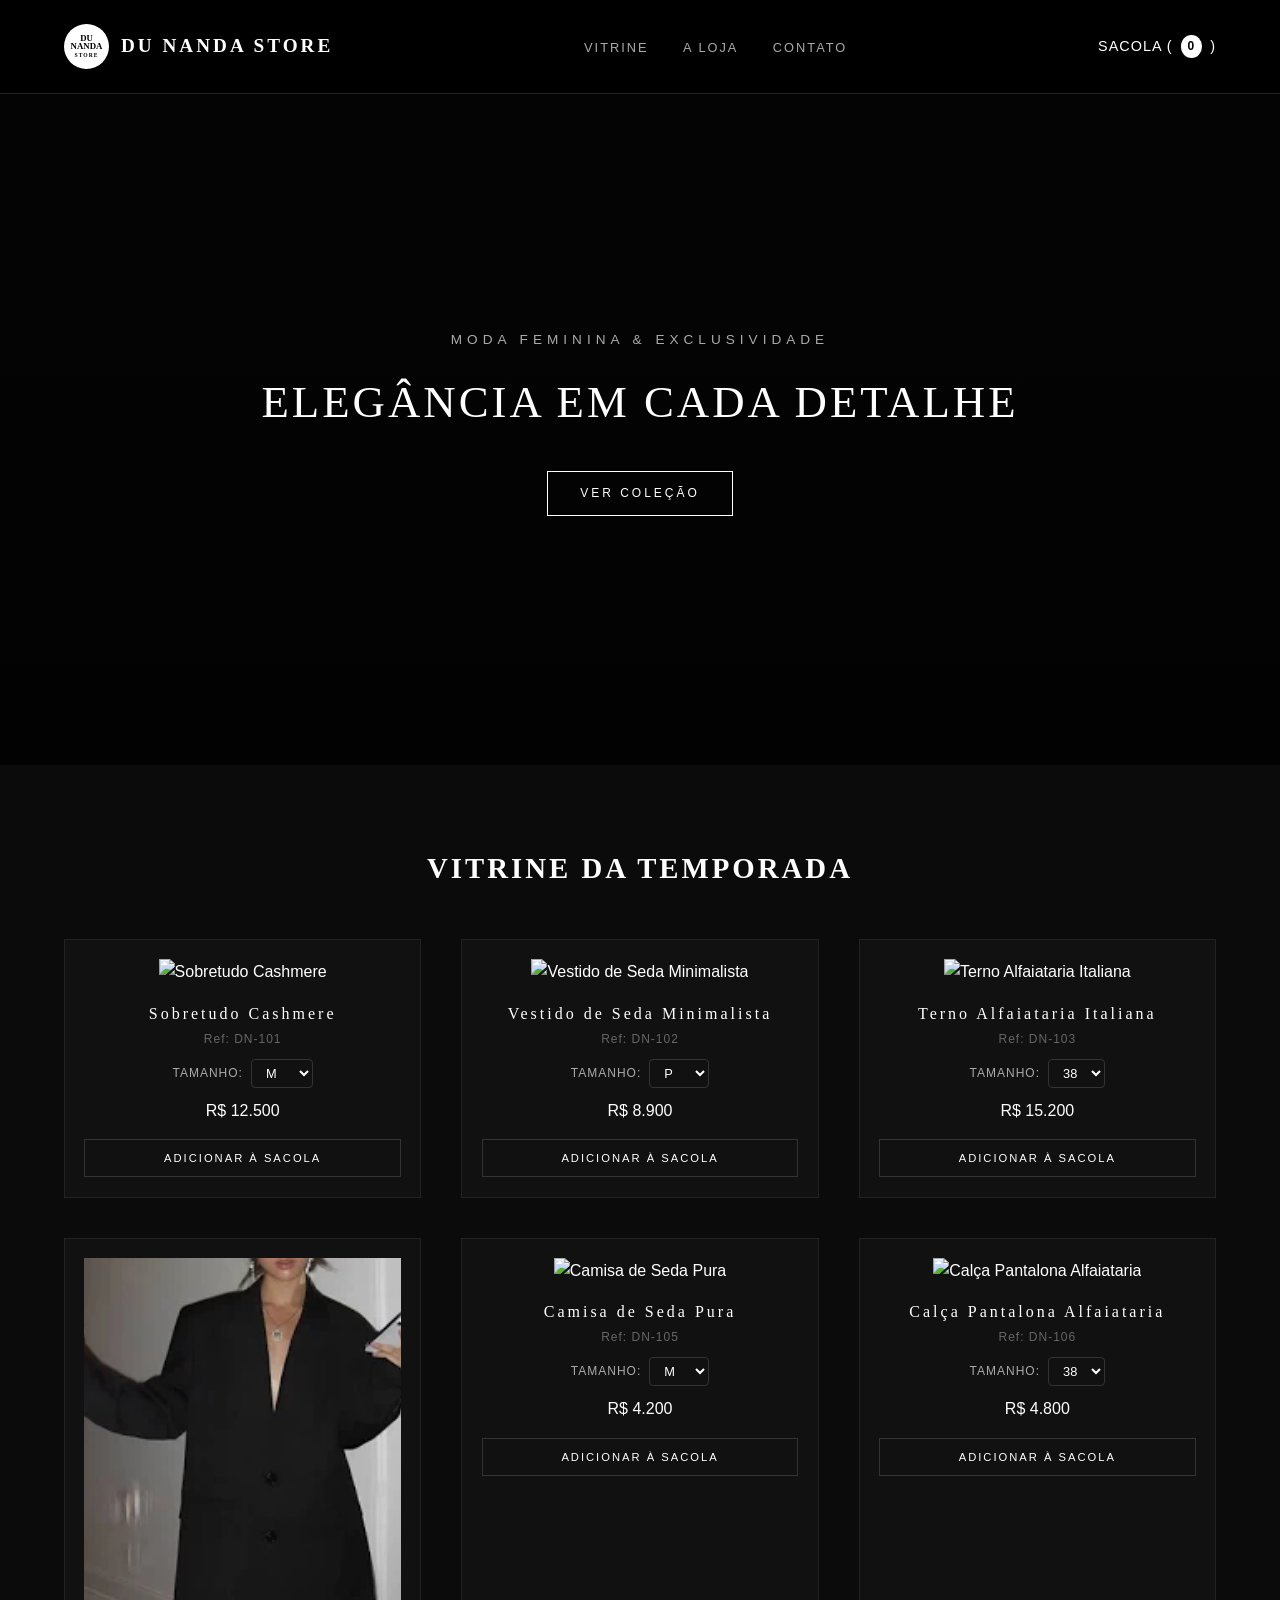
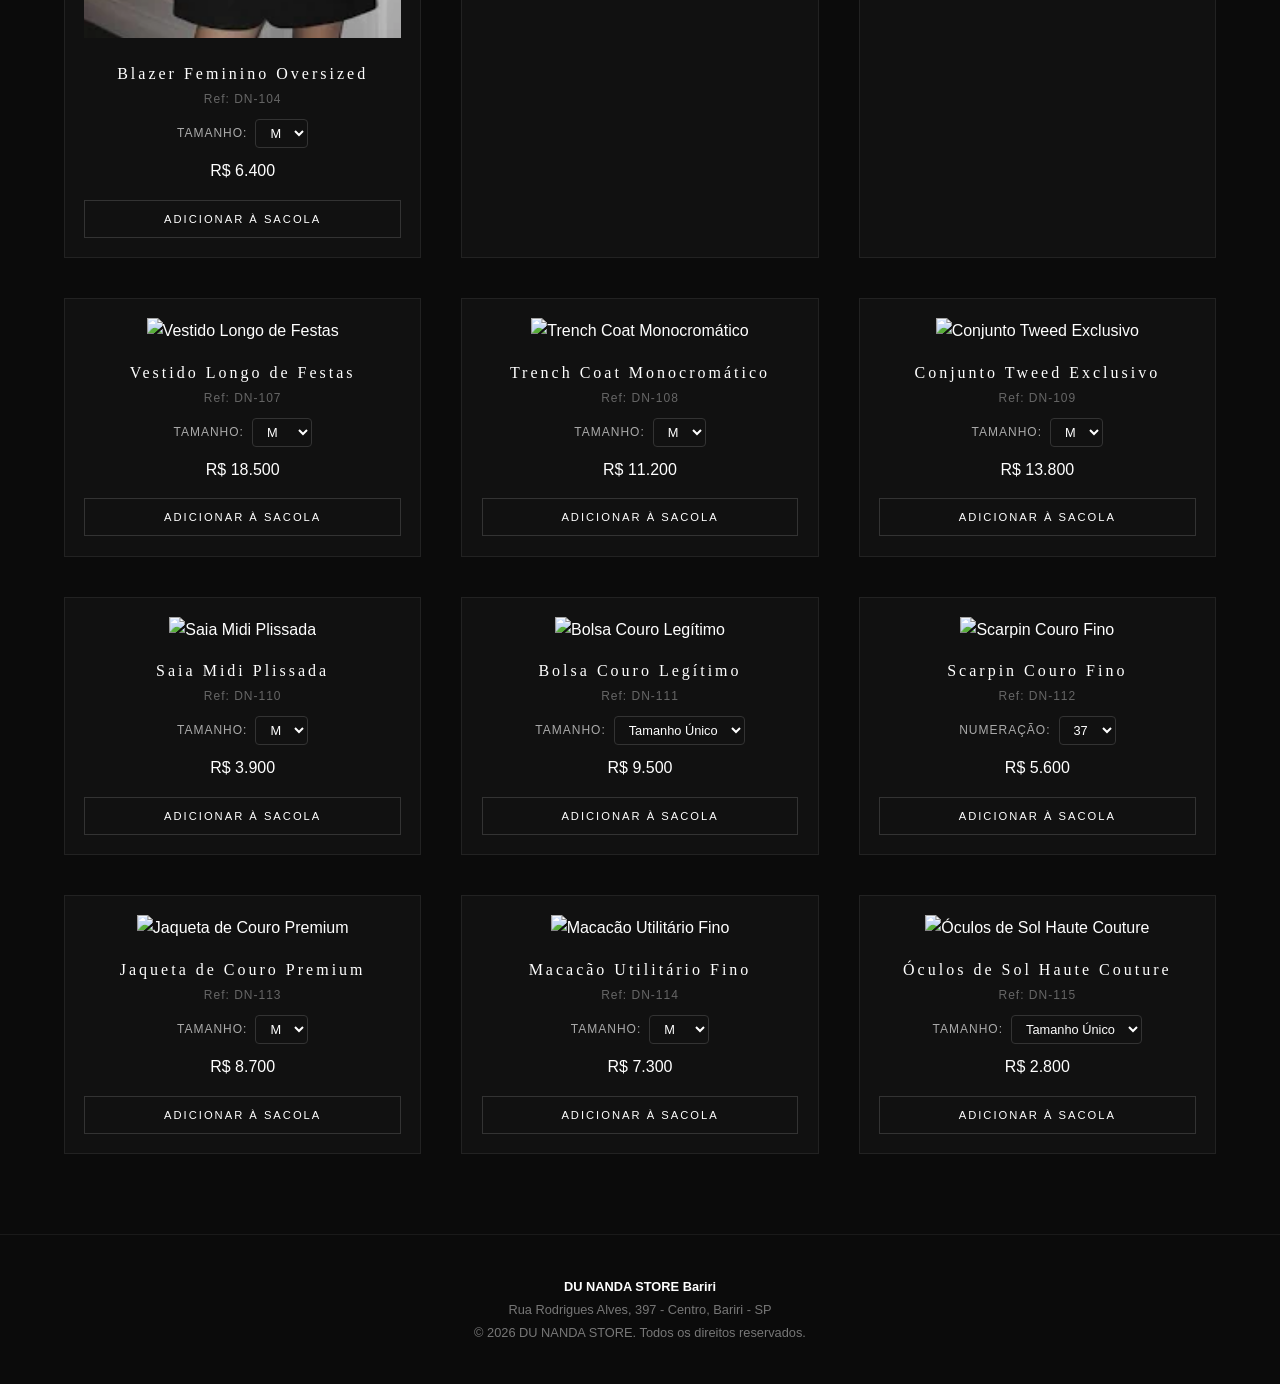
==== index.html @ ef1a0194 "first commit" ====
<!DOCTYPE html>
<html lang="pt-BR">

<head>
    <meta charset="UTF-8">
    <meta name="viewport" content="width=device-width, initial-scale=1.0">
    <title>DU NANDA STORE | Moda Feminina</title>

    <!-- Ícone da Guia (Favicon) -->
    <link rel="icon"
        href="data:image/svg+xml,<svg xmlns='http://www.w3.org/2000/svg' viewBox='0 0 100 100'><circle cx='50' cy='50' r='50' fill='white'/><text x='50%' y='45%' dominant-baseline='middle' text-anchor='middle' font-family='sans-serif' font-weight='bold' font-size='18' fill='black'>DU NANDA</text><text x='50%' y='65%' dominant-baseline='middle' text-anchor='middle' font-family='sans-serif' font-size='11' letter-spacing='2' fill='black'>STORE</text></svg>">

    <link rel="stylesheet" href="style.css">
</head>

<body>

    <!-- Cabeçalho -->
    <header>
        <a href="#" class="logo-container">
            <div class="logo-badge">
                <span class="top">DU NANDA</span>
                <span class="sub">STORE</span>
            </div>
            <span class="logo-text">DU NANDA STORE</span>
        </a>

        <nav>
            <a href="index.html">Vitrine</a>
            <a href="a-loja.html">A Loja</a>
            <a href="contato.html">Contato</a>
        </nav>

        <div class="cart-icon" id="cart-btn">
            Sacola (<span id="cart-count">0</span>)
        </div>
    </header>

    <!-- Banner Principal -->
    <section class="hero">
        <div class="hero-content">
            <p class="subtitle">Moda Feminina & Exclusividade</p>
            <h1>Elegância em Cada Detalhe</h1>
            <a href="#colecao" class="btn-primary">Ver Coleção</a>
        </div>
    </section>

    <!-- Catálogo de Produtos com Seleção de Tamanho -->
    <section id="colecao" class="catalog">
        <h2>Vitrine da Temporada</h2>
        <div class="product-grid">

            <div class="product-card">
                <img src="https://images.unsplash.com/photo-1539109136881-3be0616acf4b?q=80&w=800&auto=format&fit=crop"
                    alt="Sobretudo Cashmere">
                <h3>Sobretudo Cashmere</h3>
                <p class="product-id">Ref: DN-101</p>
                <div class="size-selector-container">
                    <label>Tamanho:</label>
                    <select class="size-select">
                        <option value="PP">PP</option>
                        <option value="P">P</option>
                        <option value="M" selected>M</option>
                        <option value="G">G</option>
                        <option value="GG">GG</option>
                    </select>
                </div>
                <p class="price">R$ 12.500</p>
                <button class="add-to-cart-btn"
                    onclick="adicionarAoCarrinhoComTamanho(this, 'DN-101', 'Sobretudo Cashmere', 12500, 'https://images.unsplash.com/photo-1539109136881-3be0616acf4b?q=80&w=800&auto=format&fit=crop')">Adicionar
                    à Sacola</button>
            </div>

            <div class="product-card">
                <img src="https://images.unsplash.com/photo-1515886657613-9f3515b0c78f?q=80&w=800&auto=format&fit=crop"
                    alt="Vestido de Seda Minimalista">
                <h3>Vestido de Seda Minimalista</h3>
                <p class="product-id">Ref: DN-102</p>
                <div class="size-selector-container">
                    <label>Tamanho:</label>
                    <select class="size-select">
                        <option value="PP">PP</option>
                        <option value="P" selected>P</option>
                        <option value="M">M</option>
                        <option value="G">G</option>
                    </select>
                </div>
                <p class="price">R$ 8.900</p>
                <button class="add-to-cart-btn"
                    onclick="adicionarAoCarrinhoComTamanho(this, 'DN-102', 'Vestido de Seda Minimalista', 8900, 'https://images.unsplash.com/photo-1515886657613-9f3515b0c78f?q=80&w=800&auto=format&fit=crop')">Adicionar
                    à Sacola</button>
            </div>

            <div class="product-card">
                <img src="https://images.unsplash.com/photo-1591047139829-d91aecb6caea?q=80&w=800&auto=format&fit=crop"
                    alt="Terno Alfaiataria Italiana">
                <h3>Terno Alfaiataria Italiana</h3>
                <p class="product-id">Ref: DN-103</p>
                <div class="size-selector-container">
                    <label>Tamanho:</label>
                    <select class="size-select">
                        <option value="36">36</option>
                        <option value="38" selected>38</option>
                        <option value="40">40</option>
                        <option value="42">42</option>
                    </select>
                </div>
                <p class="price">R$ 15.200</p>
                <button class="add-to-cart-btn"
                    onclick="adicionarAoCarrinhoComTamanho(this, 'DN-103', 'Terno Alfaiataria Italiana', 15200, 'https://images.unsplash.com/photo-1591047139829-d91aecb6caea?q=80&w=800&auto=format&fit=crop')">Adicionar
                    à Sacola</button>
            </div>

            <div class="product-card">
                <img src="[data-uri]"
                    alt="Blazer Feminino Oversized">
                <h3>Blazer Feminino Oversized</h3>
                <p class="product-id">Ref: DN-104</p>
                <div class="size-selector-container">
                    <label>Tamanho:</label>
                    <select class="size-select">
                        <option value="P">P</option>
                        <option value="M" selected>M</option>
                        <option value="G">G</option>
                    </select>
                </div>
                <p class="price">R$ 6.400</p>
                <button class="add-to-cart-btn"
                    onclick="adicionarAoCarrinhoComTamanho(this, 'DN-104', 'Blazer Feminino Oversized', 6400, 'https://images.unsplash.com/photo-1548624149-f1af3482b703?q=80&w=800&auto=format&fit=crop')">Adicionar
                    à Sacola</button>
            </div>

            <div class="product-card">
                <img src="https://images.unsplash.com/photo-1602810318383-e386cc2a3ccf?q=80&w=800&auto=format&fit=crop"
                    alt="Camisa de Seda Pura">
                <h3>Camisa de Seda Pura</h3>
                <p class="product-id">Ref: DN-105</p>
                <div class="size-selector-container">
                    <label>Tamanho:</label>
                    <select class="size-select">
                        <option value="PP">PP</option>
                        <option value="P">P</option>
                        <option value="M" selected>M</option>
                        <option value="G">G</option>
                    </select>
                </div>
                <p class="price">R$ 4.200</p>
                <button class="add-to-cart-btn"
                    onclick="adicionarAoCarrinhoComTamanho(this, 'DN-105', 'Camisa de Seda Pura', 4200, 'https://images.unsplash.com/photo-1602810318383-e386cc2a3ccf?q=80&w=800&auto=format&fit=crop')">Adicionar
                    à Sacola</button>
            </div>

            <div class="product-card">
                <img src="https://images.unsplash.com/photo-1509631179647-0177331693ae?q=80&w=800&auto=format&fit=crop"
                    alt="Calça Pantalona Alfaiataria">
                <h3>Calça Pantalona Alfaiataria</h3>
                <p class="product-id">Ref: DN-106</p>
                <div class="size-selector-container">
                    <label>Tamanho:</label>
                    <select class="size-select">
                        <option value="36">36</option>
                        <option value="38" selected>38</option>
                        <option value="40">40</option>
                        <option value="42">42</option>
                    </select>
                </div>
                <p class="price">R$ 4.800</p>
                <button class="add-to-cart-btn"
                    onclick="adicionarAoCarrinhoComTamanho(this, 'DN-106', 'Calça Pantalona Alfaiataria', 4800, 'https://images.unsplash.com/photo-1509631179647-0177331693ae?q=80&w=800&auto=format&fit=crop')">Adicionar
                    à Sacola</button>
            </div>

            <div class="product-card">
                <img src="https://images.unsplash.com/photo-1566174053879-31528523f8ae?q=80&w=800&auto=format&fit=crop"
                    alt="Vestido Longo de Festas">
                <h3>Vestido Longo de Festas</h3>
                <p class="product-id">Ref: DN-107</p>
                <div class="size-selector-container">
                    <label>Tamanho:</label>
                    <select class="size-select">
                        <option value="PP">PP</option>
                        <option value="P">P</option>
                        <option value="M" selected>M</option>
                        <option value="G">G</option>
                    </select>
                </div>
                <p class="price">R$ 18.500</p>
                <button class="add-to-cart-btn"
                    onclick="adicionarAoCarrinhoComTamanho(this, 'DN-107', 'Vestido Longo de Festas', 18500, 'https://images.unsplash.com/photo-1566174053879-31528523f8ae?q=80&w=800&auto=format&fit=crop')">Adicionar
                    à Sacola</button>
            </div>

            <div class="product-card">
                <img src="https://images.unsplash.com/photo-1544441893-675973e31985?q=80&w=800&auto=format&fit=crop"
                    alt="Trench Coat Monocromático">
                <h3>Trench Coat Monocromático</h3>
                <p class="product-id">Ref: DN-108</p>
                <div class="size-selector-container">
                    <label>Tamanho:</label>
                    <select class="size-select">
                        <option value="P">P</option>
                        <option value="M" selected>M</option>
                        <option value="G">G</option>
                    </select>
                </div>
                <p class="price">R$ 11.200</p>
                <button class="add-to-cart-btn"
                    onclick="adicionarAoCarrinhoComTamanho(this, 'DN-108', 'Trench Coat Monocromático', 11200, 'https://images.unsplash.com/photo-1544441893-675973e31985?q=80&w=800&auto=format&fit=crop')">Adicionar
                    à Sacola</button>
            </div>

            <div class="product-card">
                <img src="https://images.unsplash.com/photo-1534528741775-53994a69daeb?q=80&w=800&auto=format&fit=crop"
                    alt="Conjunto Tweed Exclusivo">
                <h3>Conjunto Tweed Exclusivo</h3>
                <p class="product-id">Ref: DN-109</p>
                <div class="size-selector-container">
                    <label>Tamanho:</label>
                    <select class="size-select">
                        <option value="P">P</option>
                        <option value="M" selected>M</option>
                        <option value="G">G</option>
                    </select>
                </div>
                <p class="price">R$ 13.800</p>
                <button class="add-to-cart-btn"
                    onclick="adicionarAoCarrinhoComTamanho(this, 'DN-109', 'Conjunto Tweed Exclusivo', 13800, 'https://images.unsplash.com/photo-1534528741775-53994a69daeb?q=80&w=800&auto=format&fit=crop')">Adicionar
                    à Sacola</button>
            </div>

            <div class="product-card">
                <img src="https://images.unsplash.com/photo-1583496661160-fb5886a0aaaa?q=80&w=800&auto=format&fit=crop"
                    alt="Saia Midi Plissada">
                <h3>Saia Midi Plissada</h3>
                <p class="product-id">Ref: DN-110</p>
                <div class="size-selector-container">
                    <label>Tamanho:</label>
                    <select class="size-select">
                        <option value="P">P</option>
                        <option value="M" selected>M</option>
                        <option value="G">G</option>
                    </select>
                </div>
                <p class="price">R$ 3.900</p>
                <button class="add-to-cart-btn"
                    onclick="adicionarAoCarrinhoComTamanho(this, 'DN-110', 'Saia Midi Plissada', 3900, 'https://images.unsplash.com/photo-1583496661160-fb5886a0aaaa?q=80&w=800&auto=format&fit=crop')">Adicionar
                    à Sacola</button>
            </div>

            <div class="product-card">
                <img src="https://images.unsplash.com/photo-1584917865442-de89df76afd3?q=80&w=800&auto=format&fit=crop"
                    alt="Bolsa Couro Legítimo">
                <h3>Bolsa Couro Legítimo</h3>
                <p class="product-id">Ref: DN-111</p>
                <div class="size-selector-container">
                    <label>Tamanho:</label>
                    <select class="size-select">
                        <option value="Único" selected>Tamanho Único</option>
                    </select>
                </div>
                <p class="price">R$ 9.500</p>
                <button class="add-to-cart-btn"
                    onclick="adicionarAoCarrinhoComTamanho(this, 'DN-111', 'Bolsa Couro Legítimo', 9500, 'https://images.unsplash.com/photo-1584917865442-de89df76afd3?q=80&w=800&auto=format&fit=crop')">Adicionar
                    à Sacola</button>
            </div>

            <div class="product-card">
                <img src="https://images.unsplash.com/photo-1543163521-1bf539c55dd2?q=80&w=800&auto=format&fit=crop"
                    alt="Scarpin Couro Fino">
                <h3>Scarpin Couro Fino</h3>
                <p class="product-id">Ref: DN-112</p>
                <div class="size-selector-container">
                    <label>Numeração:</label>
                    <select class="size-select">
                        <option value="34">34</option>
                        <option value="35">35</option>
                        <option value="36">36</option>
                        <option value="37" selected>37</option>
                        <option value="38">38</option>
                        <option value="39">39</option>
                        <option value="40">40</option>
                    </select>
                </div>
                <p class="price">R$ 5.600</p>
                <button class="add-to-cart-btn"
                    onclick="adicionarAoCarrinhoComTamanho(this, 'DN-112', 'Scarpin Couro Fino', 5600, 'https://images.unsplash.com/photo-1543163521-1bf539c55dd2?q=80&w=800&auto=format&fit=crop')">Adicionar
                    à Sacola</button>
            </div>

            <div class="product-card">
                <img src="https://images.unsplash.com/photo-1551028719-00167b16eac5?q=80&w=800&auto=format&fit=crop"
                    alt="Jaqueta de Couro Premium">
                <h3>Jaqueta de Couro Premium</h3>
                <p class="product-id">Ref: DN-113</p>
                <div class="size-selector-container">
                    <label>Tamanho:</label>
                    <select class="size-select">
                        <option value="P">P</option>
                        <option value="M" selected>M</option>
                        <option value="G">G</option>
                    </select>
                </div>
                <p class="price">R$ 8.700</p>
                <button class="add-to-cart-btn"
                    onclick="adicionarAoCarrinhoComTamanho(this, 'DN-113', 'Jaqueta de Couro Premium', 8700, 'https://images.unsplash.com/photo-1551028719-00167b16eac5?q=80&w=800&auto=format&fit=crop')">Adicionar
                    à Sacola</button>
            </div>

            <div class="product-card">
                <img src="https://images.unsplash.com/photo-1515372039744-b8f02a3ae446?q=80&w=800&auto=format&fit=crop"
                    alt="Macacão Utilitário Fino">
                <h3>Macacão Utilitário Fino</h3>
                <p class="product-id">Ref: DN-114</p>
                <div class="size-selector-container">
                    <label>Tamanho:</label>
                    <select class="size-select">
                        <option value="PP">PP</option>
                        <option value="P">P</option>
                        <option value="M" selected>M</option>
                        <option value="G">G</option>
                    </select>
                </div>
                <p class="price">R$ 7.300</p>
                <button class="add-to-cart-btn"
                    onclick="adicionarAoCarrinhoComTamanho(this, 'DN-114', 'Macacão Utilitário Fino', 7300, 'https://images.unsplash.com/photo-1515372039744-b8f02a3ae446?q=80&w=800&auto=format&fit=crop')">Adicionar
                    à Sacola</button>
            </div>

            <div class="product-card">
                <img src="https://images.unsplash.com/photo-1511499767150-a48a237f0083?q=80&w=800&auto=format&fit=crop"
                    alt="Óculos de Sol Haute Couture">
                <h3>Óculos de Sol Haute Couture</h3>
                <p class="product-id">Ref: DN-115</p>
                <div class="size-selector-container">
                    <label>Tamanho:</label>
                    <select class="size-select">
                        <option value="Único" selected>Tamanho Único</option>
                    </select>
                </div>
                <p class="price">R$ 2.800</p>
                <button class="add-to-cart-btn"
                    onclick="adicionarAoCarrinhoComTamanho(this, 'DN-115', 'Óculos de Sol Haute Couture', 2800, 'https://images.unsplash.com/photo-1511499767150-a48a237f0083?q=80&w=800&auto=format&fit=crop')">Adicionar
                    à Sacola</button>
            </div>

        </div>
    </section>

    <!-- Modal do Carrinho -->
    <div id="cart-modal" class="modal-overlay">
        <div class="modal-content">
            <div class="modal-header">
                <h2>Sua Sacola Exclusiva</h2>
                <button id="close-cart-btn" class="close-btn">&times;</button>
            </div>

            <div id="cart-items" class="cart-items-list">
                <!-- Os itens serão inseridos via JavaScript -->
            </div>

            <div class="modal-footer">
                <div class="cart-total">
                    <span>Total</span>
                    <span id="cart-total-price">R$ 0</span>
                </div>
                <button class="checkout-btn">Finalizar Pedido VIP</button>
            </div>
        </div>
    </div>

    <!-- Rodapé -->
    <footer id="contato">
        <p><strong>DU NANDA STORE Bariri</strong></p>
        <p>Rua Rodrigues Alves, 397 - Centro, Bariri - SP</p>
        <p>&copy; 2026 DU NANDA STORE. Todos os direitos reservados.</p>
    </footer>

    <script src="script.js"></script>
</body>

</html>
---- style.css ----
/* Reset e Fontes */
* {
    margin: 0;
    padding: 0;
    box-sizing: border-box;
}

body {
    font-family: 'Montserrat', sans-serif;
    background-color: #0b0b0b;
    color: #ffffff;
    line-height: 1.6;
}

h1,
h2,
h3,
.logo-text {
    font-family: 'Cinzel', serif;
    letter-spacing: 3px;
}

/* Header & Logo */
header {
    display: flex;
    justify-content: space-between;
    align-items: center;
    padding: 1.5rem 5%;
    background-color: #000000;
    position: fixed;
    width: 100%;
    top: 0;
    z-index: 100;
    border-bottom: 1px solid #222;
}

.logo-container {
    display: flex;
    align-items: center;
    gap: 12px;
    text-decoration: none;
}

.logo-badge {
    background-color: #ffffff;
    color: #000000;
    width: 45px;
    height: 45px;
    border-radius: 50%;
    display: flex;
    flex-direction: column;
    align-items: center;
    justify-content: center;
    font-family: 'Cinzel', serif;
    font-weight: 700;
    line-height: 0.9;
    text-align: center;
}

.logo-badge .top {
    font-size: 0.55rem;
    font-weight: 800;
}

.logo-badge .sub {
    font-size: 0.35rem;
    letter-spacing: 1px;
    margin-top: 2px;
}

.logo-text {
    color: #ffffff;
    font-size: 1.2rem;
    font-weight: 600;
}

nav a {
    color: #aaa;
    text-decoration: none;
    margin: 0 15px;
    font-size: 0.8rem;
    text-transform: uppercase;
    letter-spacing: 2px;
    transition: color 0.3s;
}

nav a:hover {
    color: #ffffff;
}

.cart-icon {
    cursor: pointer;
    font-size: 0.9rem;
    display: flex;
    align-items: center;
    gap: 8px;
    text-transform: uppercase;
    letter-spacing: 1px;
}

#cart-count {
    background-color: #ffffff;
    color: #000000;
    padding: 2px 7px;
    border-radius: 50%;
    font-size: 0.75rem;
    font-weight: bold;
}

/* Hero Section */
.hero {
    height: 85vh;
    background: linear-gradient(rgba(0, 0, 0, 0.6), rgba(0, 0, 0, 0.8)),
        url('https://images.unsplash.com/photo-1490481651871-ab68de25d43d?q=80&w=1600&auto=format&fit=crop') center/cover;
    display: flex;
    align-items: center;
    justify-content: center;
    text-align: center;
    padding-top: 80px;
}

.hero-content h1 {
    font-size: 2.8rem;
    margin: 1rem 0 2rem;
    font-weight: 400;
    text-transform: uppercase;
}

.subtitle {
    text-transform: uppercase;
    letter-spacing: 5px;
    color: #aaa;
    font-size: 0.85rem;
}

.btn-primary {
    display: inline-block;
    padding: 12px 32px;
    border: 1px solid #ffffff;
    color: #ffffff;
    text-decoration: none;
    text-transform: uppercase;
    font-size: 0.75rem;
    letter-spacing: 3px;
    transition: all 0.3s ease;
}

.btn-primary:hover {
    background-color: #ffffff;
    color: #000000;
}

/* Catálogo */
.catalog {
    padding: 5rem 5%;
    text-align: center;
}

.catalog h2 {
    font-size: 1.8rem;
    margin-bottom: 3rem;
    text-transform: uppercase;
}

.product-grid {
    display: grid;
    grid-template-columns: repeat(auto-fit, minmax(280px, 1fr));
    gap: 2.5rem;
}

.product-card {
    background-color: #111111;
    border: 1px solid #222;
    padding: 1.2rem;
    transition: border-color 0.3s ease;
}

.product-card:hover {
    border-color: #ffffff;
}

.product-card img {
    width: 100%;
    height: 380px;
    object-fit: cover;
    margin-bottom: 1rem;
}

.product-card h3 {
    font-size: 1rem;
    margin-bottom: 0.2rem;
    font-weight: 400;
}

.product-id {
    font-size: 0.75rem;
    color: #666;
    letter-spacing: 1px;
    margin-bottom: 0.5rem;
}

.price {
    color: #ffffff;
    font-size: 1rem;
    font-weight: 500;
    margin-bottom: 1rem;
}

.add-to-cart-btn {
    width: 100%;
    padding: 12px;
    background: transparent;
    border: 1px solid #333;
    color: #ffffff;
    cursor: pointer;
    text-transform: uppercase;
    font-size: 0.7rem;
    letter-spacing: 2px;
    transition: 0.3s;
}

.add-to-cart-btn:hover {
    background-color: #ffffff;
    color: #000000;
}

/* Modal do Carrinho */
.modal-overlay {
    position: fixed;
    top: 0;
    left: 0;
    width: 100%;
    height: 100%;
    background-color: rgba(0, 0, 0, 0.85);
    backdrop-filter: blur(4px);
    display: flex;
    justify-content: flex-end;
    z-index: 1000;
    opacity: 0;
    pointer-events: none;
    transition: opacity 0.3s ease;
}

.modal-overlay.active {
    opacity: 1;
    pointer-events: all;
}

.modal-content {
    background-color: #0a0a0a;
    width: 100%;
    max-width: 400px;
    height: 100%;
    padding: 2.5rem 2rem;
    display: flex;
    flex-direction: column;
    border-left: 1px solid #222;
    transform: translateX(100%);
    transition: transform 0.3s ease;
}

.modal-overlay.active .modal-content {
    transform: translateX(0);
}

.modal-header {
    display: flex;
    justify-content: space-between;
    align-items: center;
    border-bottom: 1px solid #222;
    padding-bottom: 1.5rem;
}

.modal-header h2 {
    font-size: 1.1rem;
    text-transform: uppercase;
}

.close-btn {
    background: none;
    border: none;
    color: #888;
    font-size: 1.8rem;
    cursor: pointer;
}

.close-btn:hover {
    color: #fff;
}

.cart-items-list {
    flex: 1;
    overflow-y: auto;
    margin: 1.5rem 0;
}

.cart-item {
    display: flex;
    justify-content: space-between;
    align-items: center;
    padding: 1rem 0;
    border-bottom: 1px solid #1a1a1a;
}

.cart-item-info h4 {
    font-size: 0.9rem;
    font-weight: 400;
}

.cart-item-info .item-ref {
    font-size: 0.75rem;
    color: #666;
}

.cart-item-info p {
    font-size: 0.85rem;
    color: #aaa;
    margin-top: 4px;
}

.empty-msg {
    text-align: center;
    color: #555;
    margin-top: 3rem;
    font-size: 0.85rem;
}

.modal-footer {
    border-top: 1px solid #222;
    padding-top: 1.5rem;
}

.cart-total {
    display: flex;
    justify-content: space-between;
    font-size: 1rem;
    margin-bottom: 1.5rem;
    text-transform: uppercase;
}

.checkout-btn {
    width: 100%;
    padding: 14px;
    background-color: #ffffff;
    color: #000000;
    border: none;
    text-transform: uppercase;
    letter-spacing: 2px;
    font-size: 0.75rem;
    font-weight: 700;
    cursor: pointer;
    transition: background-color 0.3s;
}

.checkout-btn:hover {
    background-color: #ccc;
}

/* Rodapé */
footer {
    text-align: center;
    padding: 2.5rem;
    border-top: 1px solid #1a1a1a;
    font-size: 0.8rem;
    color: #777;
    line-height: 1.8;
}

footer strong {
    color: #fff;
}
/* Estilo da foto do item dentro do carrinho */
.cart-item {
    display: flex;
    align-items: center;
    gap: 15px;
    padding: 15px 0;
    border-bottom: 1px solid #1a1a1a;
}

.cart-item-img {
    width: 60px;
    height: 75px;
    object-fit: cover;
    border-radius: 4px;
    border: 1px solid #333;
}

.cart-item-info {
    flex: 1;
}

.cart-item-info h4 {
    font-size: 0.95rem;
    font-weight: 500;
    margin-bottom: 4px;
    color: #fff;
}

.cart-item-info .item-ref {
    font-size: 0.75rem;
    color: #888;
    display: block;
    margin-bottom: 4px;
}

.cart-item-info p {
    font-size: 0.9rem;
    font-weight: 600;
    color: #fff;
}

.cart-remove-btn {
    background: none;
    border: none;
    color: #666;
    font-size: 1.3rem;
    cursor: pointer;
    padding: 5px;
    transition: color 0.2s;
}

.cart-remove-btn:hover {
    color: #ff4d4d;
}
/* Seletor de Tamanhos nos Cards */
.size-selector-container {
    margin: 10px 0;
    display: flex;
    align-items: center;
    justify-content: center;
    gap: 8px;
}

.size-selector-container label {
    font-size: 0.75rem;
    color: #aaa;
    letter-spacing: 1px;
    text-transform: uppercase;
}

.size-select {
    background-color: #111;
    color: #fff;
    border: 1px solid #333;
    padding: 5px 10px;
    font-size: 0.8rem;
    border-radius: 4px;
    outline: none;
    cursor: pointer;
    font-family: 'Montserrat', sans-serif;
    transition: border-color 0.2s;
}

.size-select:focus,
.size-select:hover {
    border-color: #fff;
}

/* Tag de Tamanho no Carrinho */
.cart-item-meta {
    display: flex;
    align-items: center;
    gap: 8px;
    margin-bottom: 4px;
}

.item-size-badge {
    font-size: 0.7rem;
    background-color: #222;
    color: #fff;
    border: 1px solid #444;
    padding: 2px 6px;
    border-radius: 3px;
    font-weight: 600;
    letter-spacing: 0.5px;
}
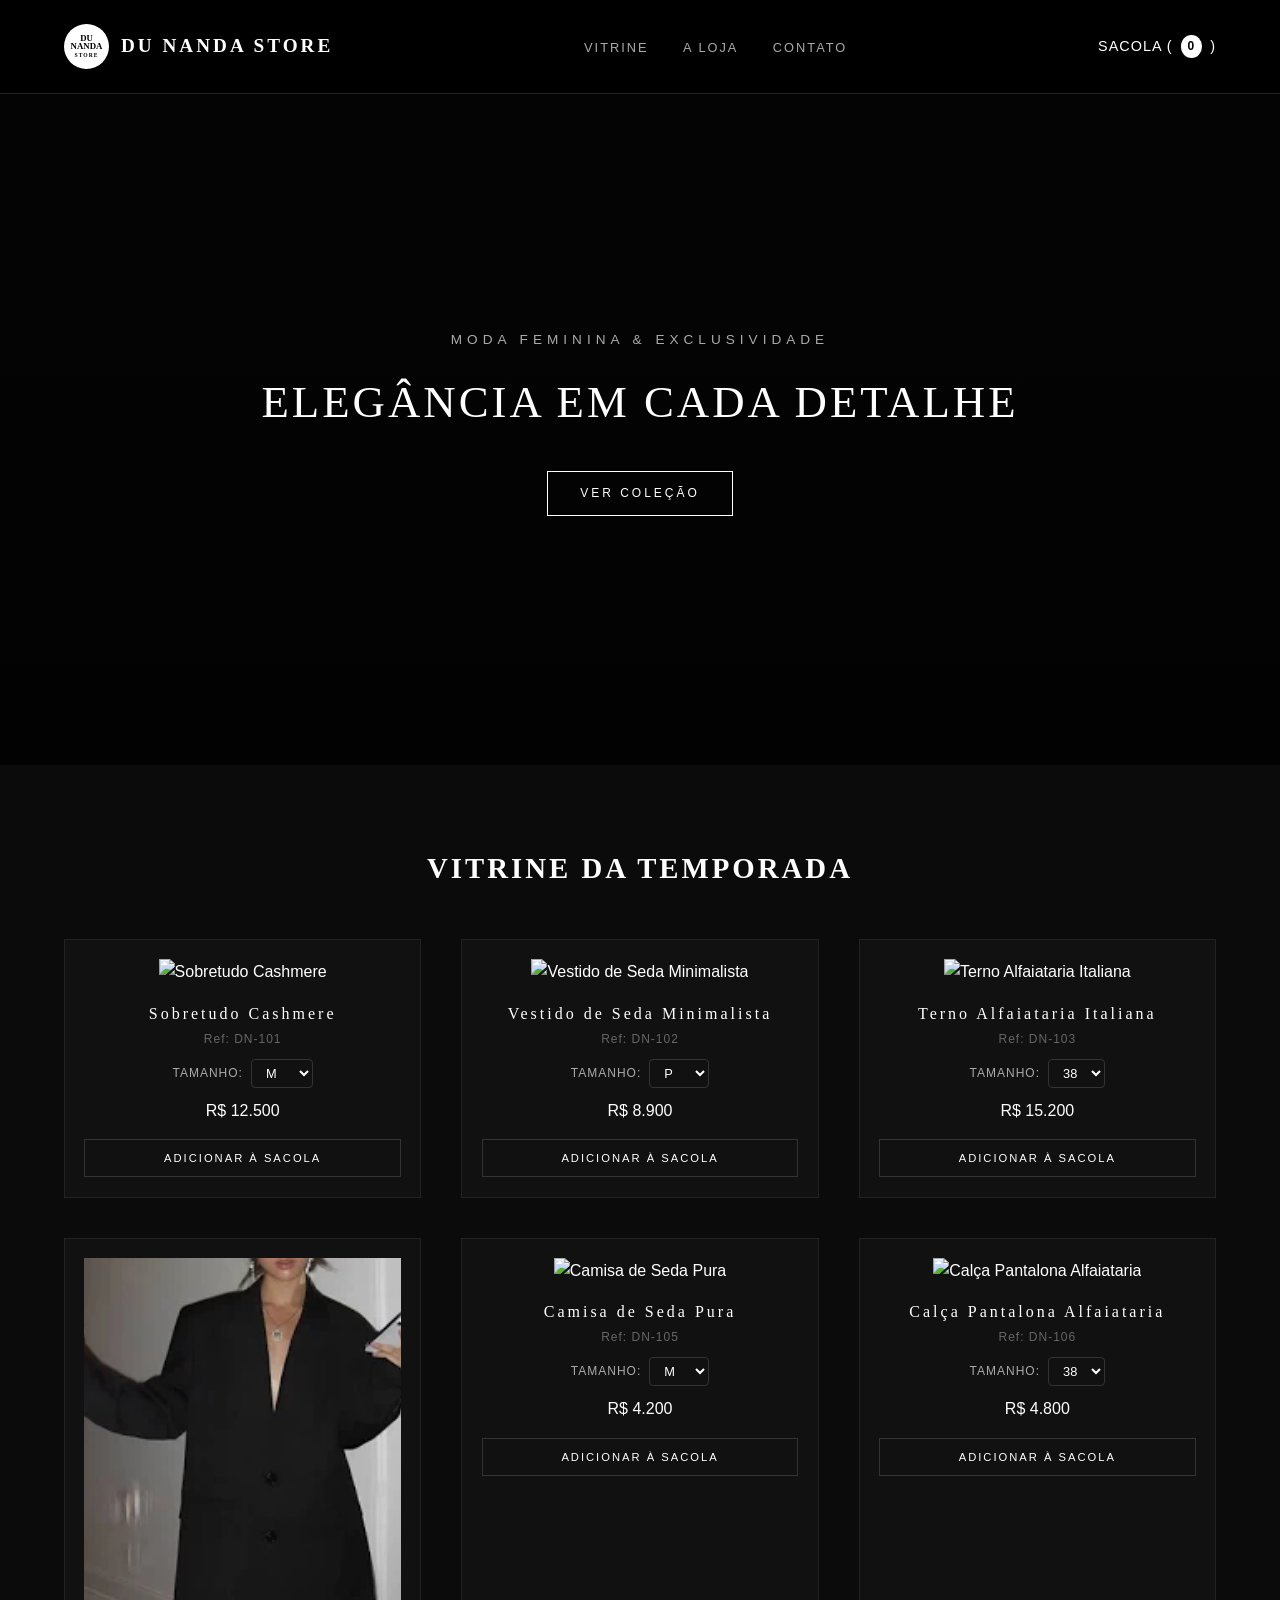
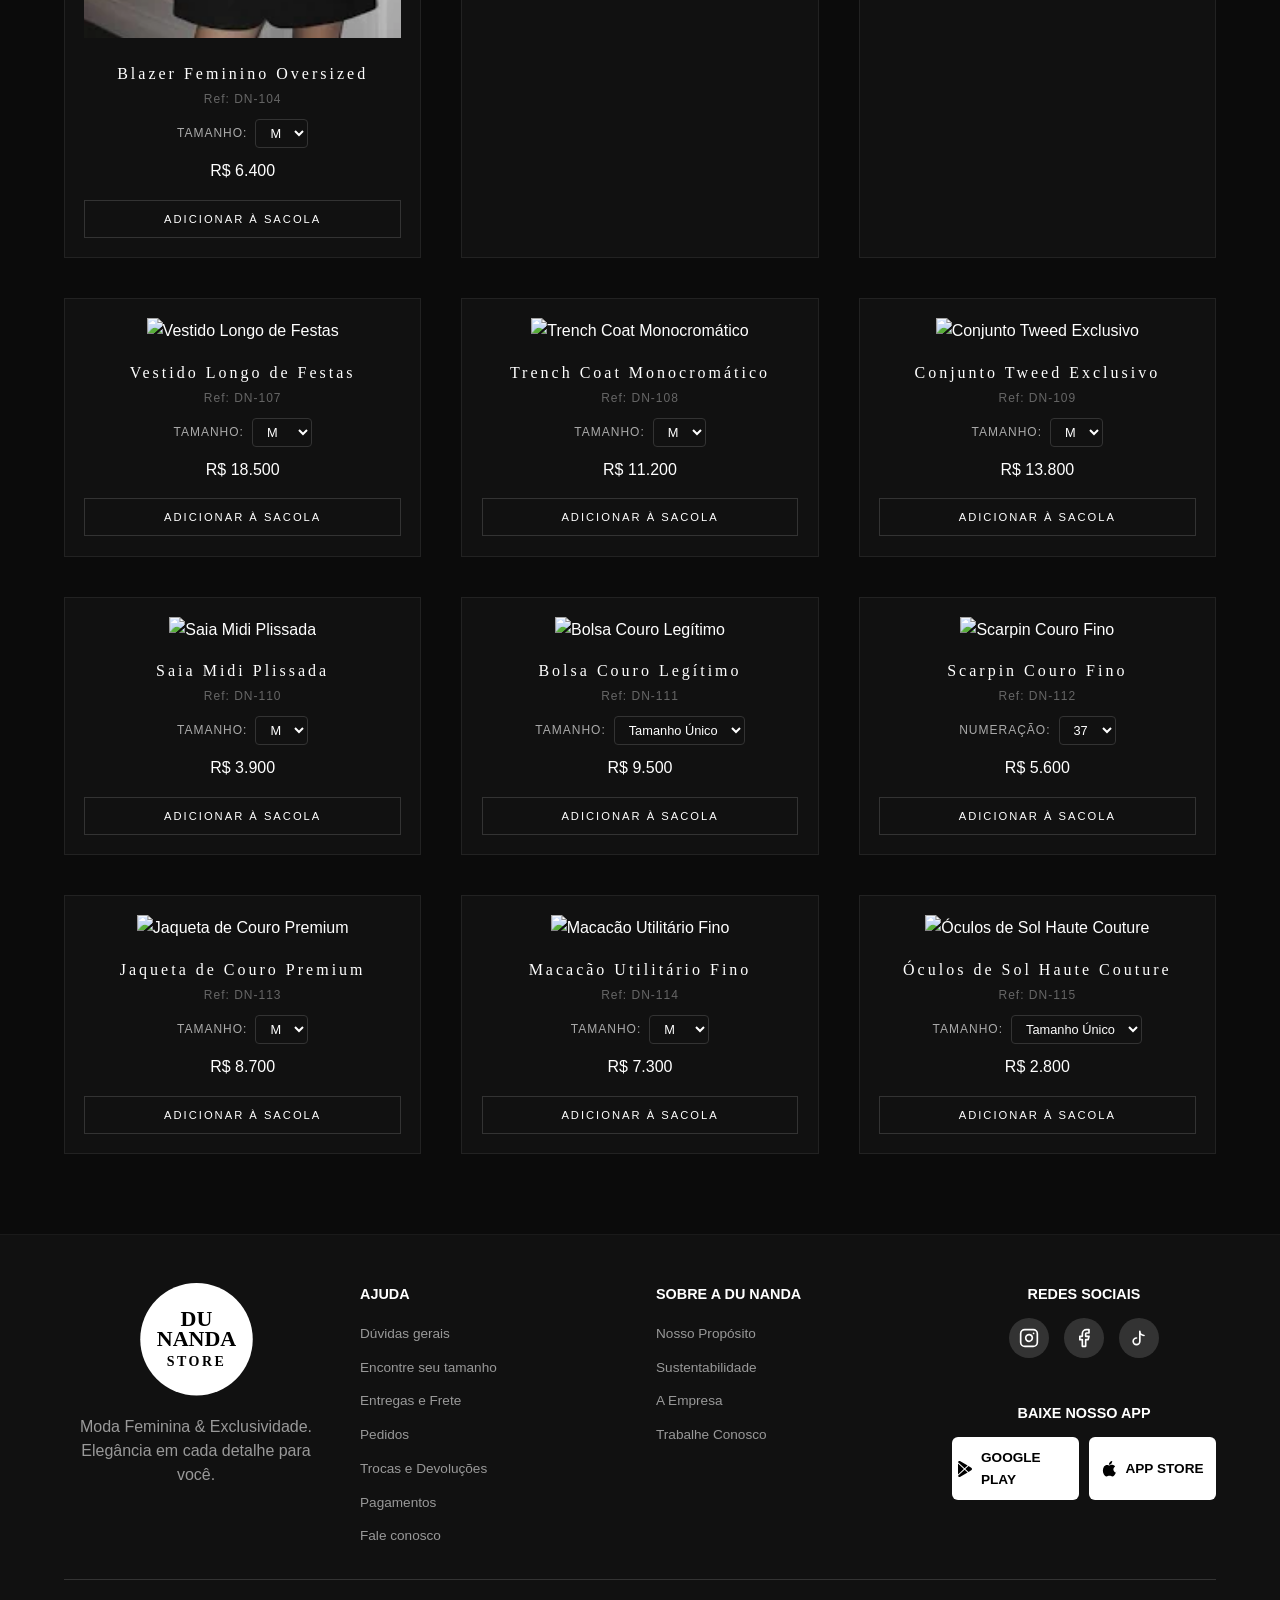
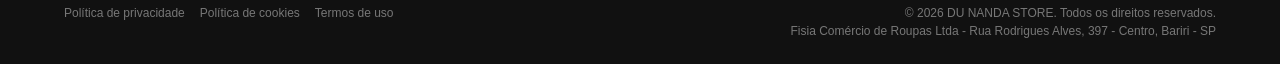
==== commit 3d66d079: "edicao_beleza" ====
--- a/index.html
+++ b/index.html
@@ -368,13 +368,109 @@
         </div>
     </div>
 
-    <!-- Rodapé -->
-    <footer id="contato">
-        <p><strong>DU NANDA STORE Bariri</strong></p>
-        <p>Rua Rodrigues Alves, 397 - Centro, Bariri - SP</p>
-        <p>&copy; 2026 DU NANDA STORE. Todos os direitos reservados.</p>
+    <!-- Rodapé Premium (Atualizado com Logo Maior e Ícones de Apps) -->
+    <footer id="contato" class="site-footer">
+        <div class="footer-top">
+            <!-- Coluna 1: Logo da Loja (Área Vermelha) -->
+            <div class="footer-col main-links">
+                <a href="#" class="logo-container footer-logo">
+                    <div class="logo-badge">
+                        <span class="top">DU NANDA</span>
+                        <span class="sub">STORE</span>
+                    </div>
+                </a>
+                <p class="footer-desc">Moda Feminina & Exclusividade.<br>Elegância em cada detalhe para você.</p>
+            </div>
+    
+            <!-- Coluna 2: Ajuda -->
+            <div class="footer-col">
+                <h4>Ajuda</h4>
+                <a href="#">Dúvidas gerais</a>
+                <a href="#">Encontre seu tamanho</a>
+                <a href="#">Entregas e Frete</a>
+                <a href="#">Pedidos</a>
+                <a href="#">Trocas e Devoluções</a>
+                <a href="#">Pagamentos</a>
+                <a href="#">Fale conosco</a>
+            </div>
+    
+            <!-- Coluna 3: Sobre a Loja -->
+            <div class="footer-col">
+                <h4>Sobre a Du Nanda</h4>
+                <a href="#">Nosso Propósito</a>
+                <a href="#">Sustentabilidade</a>
+                <a href="#">A Empresa</a>
+                <a href="#">Trabalhe Conosco</a>
+            </div>
+    
+            <!-- Coluna 4: Redes e Apps (Área Azul) -->
+            <div class="footer-col social-app">
+                <div class="social-section">
+                    <h4>Redes Sociais</h4>
+                    <div class="social-icons">
+                        <!-- Ícone Instagram -->
+                        <a href="#" class="social-link" title="Instagram">
+                            <svg width="20" height="20" viewBox="0 0 24 24" fill="none" stroke="currentColor"
+                                stroke-width="2" stroke-linecap="round" stroke-linejoin="round">
+                                <rect x="2" y="2" width="20" height="20" rx="5" ry="5"></rect>
+                                <path d="M16 11.37A4 4 0 1 1 12.63 8 4 4 0 0 1 16 11.37z"></path>
+                                <line x1="17.5" y1="6.5" x2="17.51" y2="6.5"></line>
+                            </svg>
+                        </a>
+                        <!-- Ícone Facebook -->
+                        <a href="#" class="social-link" title="Facebook">
+                            <svg width="20" height="20" viewBox="0 0 24 24" fill="none" stroke="currentColor"
+                                stroke-width="2" stroke-linecap="round" stroke-linejoin="round">
+                                <path d="M18 2h-3a5 5 0 0 0-5 5v3H7v4h3v8h4v-8h3l1-4h-4V7a1 1 0 0 1 1-1h3z"></path>
+                            </svg>
+                        </a>
+                        <!-- Ícone TikTok (Nota musical) -->
+                        <a href="#" class="social-link" title="TikTok">
+                            <svg width="20" height="20" viewBox="0 0 24 24" fill="none" stroke="currentColor"
+                                stroke-width="2" stroke-linecap="round" stroke-linejoin="round">
+                                <path d="M9 12a4 4 0 1 0 4 4V4a5 5 0 0 0 5 5"></path>
+                            </svg>
+                        </a>
+                    </div>
+                </div>
+                <div class="app-section">
+                    <h4>Baixe nosso App</h4>
+                    <div class="store-buttons">
+                        <!-- Botão Google Play com Ícone -->
+                        <a href="#" class="store-btn">
+                            <svg xmlns="http://www.w3.org/2000/svg" width="16" height="16" fill="currentColor"
+                                viewBox="0 0 16 16">
+                                <path
+                                    d="M14.222 9.374c1.037-.61 1.037-2.137 0-2.748L11.528 5.04 8.32 8l3.207 2.96 2.694-1.586Zm-3.595 2.116L7.583 8.68 1.03 14.73c.201 1.029 1.36 1.61 2.303 1.055l7.294-4.295ZM1 13.396V2.603L6.846 8 1 13.396ZM1.03 1.27l6.553 6.05 3.044-2.81L3.333.215C2.39-.341 1.231.24 1.03 1.27Z" />
+                            </svg>
+                            Google Play
+                        </a>
+                        <!-- Botão App Store com Ícone -->
+                        <a href="#" class="store-btn">
+                            <svg xmlns="http://www.w3.org/2000/svg" width="16" height="16" fill="currentColor"
+                                viewBox="0 0 16 16">
+                                <path
+                                    d="M11.182.008C11.148-.03 9.923.023 8.857 1.18c-1.066 1.156-.902 2.482-.878 2.516.024.034 1.52.087 2.475-1.258.955-1.345.762-2.391.728-2.43Zm3.314 11.733c-.048-.096-2.325-1.234-2.113-3.422.212-2.189 1.675-2.789 1.698-2.854.023-.065-.597-.79-1.254-1.157a3.692 3.692 0 0 0-1.563-.434c-1.082-.058-2.216.635-2.771.635-.556 0-1.455-.615-2.454-.615-1.182 0-2.348.654-3.031 1.688-1.378 2.085-1.554 5.378-.205 7.643.682 1.141 1.488 2.33 2.68 2.302 1.16-.027 1.611-.74 2.99-.74 1.377 0 1.8.74 3.011.72 1.23-.02 1.94-1.11 2.58-2.22.86-1.485 1.21-2.924 1.22-2.96-.01-.03-.01-.04-.04-.08Z" />
+                            </svg>
+                            App Store
+                        </a>
+                    </div>
+                </div>
+            </div>
+        </div>
+    
+        <div class="footer-bottom">
+            <div class="legal-links">
+                <a href="#">Política de privacidade</a>
+                <a href="#">Política de cookies</a>
+                <a href="#">Termos de uso</a>
+            </div>
+            <div class="copyright-info">
+                <p>&copy; 2026 DU NANDA STORE. Todos os direitos reservados.</p>
+                <p>Fisia Comércio de Roupas Ltda - Rua Rodrigues Alves, 397 - Centro, Bariri - SP</p>
+            </div>
+        </div>
     </footer>
-
     <script src="script.js"></script>
 </body>
 
--- a/style.css
+++ b/style.css
@@ -1,4 +1,6 @@
-/* Reset e Fontes */
+/* =========================================
+   1. RESET E VARIÁVEIS GERAIS
+========================================= */
 * {
     margin: 0;
     padding: 0;
@@ -20,7 +22,9 @@
     letter-spacing: 3px;
 }
 
-/* Header & Logo */
+/* =========================================
+   2. CABEÇALHO E NAVEGAÇÃO
+========================================= */
 header {
     display: flex;
     justify-content: space-between;
@@ -107,7 +111,9 @@
     font-weight: bold;
 }
 
-/* Hero Section */
+/* =========================================
+   3. BANNER PRINCIPAL (HERO)
+========================================= */
 .hero {
     height: 85vh;
     background: linear-gradient(rgba(0, 0, 0, 0.6), rgba(0, 0, 0, 0.8)),
@@ -150,7 +156,9 @@
     color: #000000;
 }
 
-/* Catálogo */
+/* =========================================
+   4. VITRINE DE PRODUTOS
+========================================= */
 .catalog {
     padding: 5rem 5%;
     text-align: center;
@@ -206,6 +214,40 @@
     margin-bottom: 1rem;
 }
 
+/* Seletor de Tamanhos nos Cards */
+.size-selector-container {
+    margin: 10px 0;
+    display: flex;
+    align-items: center;
+    justify-content: center;
+    gap: 8px;
+}
+
+.size-selector-container label {
+    font-size: 0.75rem;
+    color: #aaa;
+    letter-spacing: 1px;
+    text-transform: uppercase;
+}
+
+.size-select {
+    background-color: #111;
+    color: #fff;
+    border: 1px solid #333;
+    padding: 5px 10px;
+    font-size: 0.8rem;
+    border-radius: 4px;
+    outline: none;
+    cursor: pointer;
+    font-family: 'Montserrat', sans-serif;
+    transition: border-color 0.2s;
+}
+
+.size-select:focus,
+.size-select:hover {
+    border-color: #fff;
+}
+
 .add-to-cart-btn {
     width: 100%;
     padding: 12px;
@@ -224,7 +266,9 @@
     color: #000000;
 }
 
-/* Modal do Carrinho */
+/* =========================================
+   5. MODAL DO CARRINHO (SACOLA)
+========================================= */
 .modal-overlay {
     position: fixed;
     top: 0;
@@ -296,82 +340,6 @@
 
 .cart-item {
     display: flex;
-    justify-content: space-between;
-    align-items: center;
-    padding: 1rem 0;
-    border-bottom: 1px solid #1a1a1a;
-}
-
-.cart-item-info h4 {
-    font-size: 0.9rem;
-    font-weight: 400;
-}
-
-.cart-item-info .item-ref {
-    font-size: 0.75rem;
-    color: #666;
-}
-
-.cart-item-info p {
-    font-size: 0.85rem;
-    color: #aaa;
-    margin-top: 4px;
-}
-
-.empty-msg {
-    text-align: center;
-    color: #555;
-    margin-top: 3rem;
-    font-size: 0.85rem;
-}
-
-.modal-footer {
-    border-top: 1px solid #222;
-    padding-top: 1.5rem;
-}
-
-.cart-total {
-    display: flex;
-    justify-content: space-between;
-    font-size: 1rem;
-    margin-bottom: 1.5rem;
-    text-transform: uppercase;
-}
-
-.checkout-btn {
-    width: 100%;
-    padding: 14px;
-    background-color: #ffffff;
-    color: #000000;
-    border: none;
-    text-transform: uppercase;
-    letter-spacing: 2px;
-    font-size: 0.75rem;
-    font-weight: 700;
-    cursor: pointer;
-    transition: background-color 0.3s;
-}
-
-.checkout-btn:hover {
-    background-color: #ccc;
-}
-
-/* Rodapé */
-footer {
-    text-align: center;
-    padding: 2.5rem;
-    border-top: 1px solid #1a1a1a;
-    font-size: 0.8rem;
-    color: #777;
-    line-height: 1.8;
-}
-
-footer strong {
-    color: #fff;
-}
-/* Estilo da foto do item dentro do carrinho */
-.cart-item {
-    display: flex;
     align-items: center;
     gap: 15px;
     padding: 15px 0;
@@ -408,6 +376,25 @@
     font-size: 0.9rem;
     font-weight: 600;
     color: #fff;
+}
+
+/* Tag de Tamanho no Carrinho */
+.cart-item-meta {
+    display: flex;
+    align-items: center;
+    gap: 8px;
+    margin-bottom: 4px;
+}
+
+.item-size-badge {
+    font-size: 0.7rem;
+    background-color: #222;
+    color: #fff;
+    border: 1px solid #444;
+    padding: 2px 6px;
+    border-radius: 3px;
+    font-weight: 600;
+    letter-spacing: 0.5px;
 }
 
 .cart-remove-btn {
@@ -423,55 +410,304 @@
 .cart-remove-btn:hover {
     color: #ff4d4d;
 }
-/* Seletor de Tamanhos nos Cards */
-.size-selector-container {
-    margin: 10px 0;
+
+.empty-msg {
+    text-align: center;
+    color: #555;
+    margin-top: 3rem;
+    font-size: 0.85rem;
+}
+
+.modal-footer {
+    border-top: 1px solid #222;
+    padding-top: 1.5rem;
+}
+
+.cart-total {
+    display: flex;
+    justify-content: space-between;
+    font-size: 1rem;
+    margin-bottom: 1.5rem;
+    text-transform: uppercase;
+}
+
+.checkout-btn {
+    width: 100%;
+    padding: 14px;
+    background-color: #ffffff;
+    color: #000000;
+    border: none;
+    text-transform: uppercase;
+    letter-spacing: 2px;
+    font-size: 0.75rem;
+    font-weight: 700;
+    cursor: pointer;
+    transition: background-color 0.3s;
+}
+
+.checkout-btn:hover {
+    background-color: #ccc;
+}
+
+/* =========================================
+   6. RODAPÉ ESTILO MEGA FOOTER (CORRIGIDO)
+========================================= */
+.site-footer {
+    background-color: #111;
+    color: #fff;
+    padding: 3rem 5% 1.5rem;
+    font-family: Arial, sans-serif;
+    border-top: 1px solid #1a1a1a;
+}
+
+.footer-top {
+    display: grid;
+    grid-template-columns: repeat(auto-fit, minmax(200px, 1fr));
+    gap: 2rem;
+    border-bottom: 1px solid #333;
+    padding-bottom: 2rem;
+    margin-bottom: 1.5rem;
+    align-items: start;
+    /* GARANTE QUE TODAS AS COLUNAS COMECEM NA MESMA LINHA NO TOPO */
+}
+
+.footer-col {
+    display: flex;
+    flex-direction: column;
+    gap: 12px;
+}
+
+.footer-col h4 {
+    color: #fff;
+    font-size: 0.9rem;
+    text-transform: uppercase;
+    margin-top: 0;
+    /* REMOVE MARGENS INVISÍVEIS DO TOPO */
+    margin-bottom: 5px;
+}
+
+.footer-col a {
+    color: #999;
+    text-decoration: none;
+    font-size: 0.85rem;
+    transition: color 0.2s ease;
+}
+
+.footer-col a:hover {
+    color: #fff;
+}
+
+/* Coluna 1: Logo e Texto Alinhados */
+.footer-col.main-links {
+    align-items: center;
+    text-align: center;
+}
+
+.main-links a {
+    color: #fff;
+    font-weight: bold;
+    text-transform: uppercase;
+    font-size: 0.85rem;
+}
+
+/* Logo alinhado ao topo */
+.footer-logo {
+    transform: scale(2.5);
+    transform-origin: top center;
+    /* ANCORA NO TOPO E NO MEIO */
+    margin-top: 0;
+    /* ZERA QUALQUER MARGEM EXTRA NO TOPO */
+    margin-bottom: 60px;
+    /* DÁ UM RESPIRO PARA O TEXTO ABAIXO */
+    text-decoration: none;
+    display: inline-block;
+}
+
+.footer-desc {
+    color: #999;
+    font-size: 1rem;
+    line-height: 1.5;
+    margin-top: 15px;
+}
+
+/* Coluna 4: Redes e Apps Centralizados */
+.footer-col.social-app {
+    align-items: center;
+}
+
+.social-section,
+.app-section {
+    width: 100%;
+    max-width: 280px;
+}
+
+.social-section {
+    margin-bottom: 2rem;
+}
+
+.social-section h4,
+.app-section h4 {
+    text-align: center;
+    width: 100%;
+}
+
+.social-icons {
+    display: flex;
+    justify-content: center;
+    gap: 15px;
+    margin-top: 12px;
+}
+
+.social-link {
+    display: flex;
+    align-items: center;
+    justify-content: center;
+    width: 40px;
+    height: 40px;
+    background-color: #333;
+    color: #fff !important;
+    border-radius: 50%;
+    transition: all 0.3s ease;
+}
+
+.social-link:hover {
+    background-color: #fff;
+    color: #000 !important;
+    transform: translateY(-3px);
+}
+
+.store-buttons {
+    display: flex;
+    justify-content: center;
+    width: 100%;
+    gap: 10px;
+    margin-top: 12px;
+}
+
+.store-btn {
+    flex: 1;
     display: flex;
     align-items: center;
     justify-content: center;
     gap: 8px;
-}
-
-.size-selector-container label {
+    background-color: #fff;
+    color: #000 !important;
+    padding: 10px 5px;
+    border-radius: 6px;
+    font-weight: bold;
     font-size: 0.75rem;
-    color: #aaa;
-    letter-spacing: 1px;
-    text-transform: uppercase;
-}
-
-.size-select {
-    background-color: #111;
-    color: #fff;
-    border: 1px solid #333;
-    padding: 5px 10px;
-    font-size: 0.8rem;
-    border-radius: 4px;
-    outline: none;
-    cursor: pointer;
-    font-family: 'Montserrat', sans-serif;
-    transition: border-color 0.2s;
-}
-
-.size-select:focus,
-.size-select:hover {
-    border-color: #fff;
-}
-
-/* Tag de Tamanho no Carrinho */
-.cart-item-meta {
-    display: flex;
-    align-items: center;
-    gap: 8px;
-    margin-bottom: 4px;
-}
-
-.item-size-badge {
-    font-size: 0.7rem;
-    background-color: #222;
-    color: #fff;
-    border: 1px solid #444;
-    padding: 2px 6px;
-    border-radius: 3px;
-    font-weight: 600;
-    letter-spacing: 0.5px;
+    text-transform: uppercase;
+}
+
+.store-btn svg {
+    width: 16px;
+    height: 16px;
+    flex-shrink: 0;
+}
+
+.store-btn:hover {
+    background-color: #ddd;
+}
+
+/* Rodapé Base (Direitos autorais) */
+.footer-bottom {
+    display: flex;
+    justify-content: space-between;
+    flex-wrap: wrap;
+    gap: 20px;
+    color: #777;
+    font-size: 0.75rem;
+}
+
+.legal-links {
+    display: flex;
+    gap: 15px;
+    flex-wrap: wrap;
+}
+
+.legal-links a {
+    color: #777;
+    text-decoration: none;
+}
+
+.legal-links a:hover {
+    color: #fff;
+}
+
+.copyright-info {
+    text-align: right;
+    line-height: 1.5;
+}
+
+/* =========================================
+   7. RESPONSIVIDADE (CELULARES E TABLETS)
+========================================= */
+@media (max-width: 768px) {
+
+    /* Menu e Logo */
+    header {
+        flex-direction: column;
+        gap: 15px;
+        padding: 1rem 5%;
+        position: relative;
+    }
+
+    .logo-container {
+        margin-bottom: 5px;
+    }
+
+    nav {
+        display: flex;
+        flex-wrap: wrap;
+        justify-content: center;
+        gap: 15px;
+    }
+
+    nav a {
+        margin: 0;
+    }
+
+    /* Banner Principal */
+    .hero {
+        height: auto;
+        padding: 4rem 5%;
+        background-position: center top;
+    }
+
+    .hero-content h1 {
+        font-size: 1.8rem;
+        margin: 1rem 0;
+    }
+
+    /* Vitrine */
+    .catalog {
+        padding: 3rem 5%;
+    }
+
+    .product-grid {
+        grid-template-columns: 1fr;
+        gap: 2rem;
+    }
+
+    .product-card img {
+        height: auto;
+        aspect-ratio: 3/4;
+    }
+
+    /* Modal */
+    .modal-content {
+        max-width: 100%;
+        padding: 1.5rem 1rem;
+    }
+
+    /* Ajuste Rodapé */
+    .footer-bottom {
+        flex-direction: column;
+        align-items: center;
+        text-align: center;
+    }
+
+    .copyright-info {
+        text-align: center;
+    }
 }
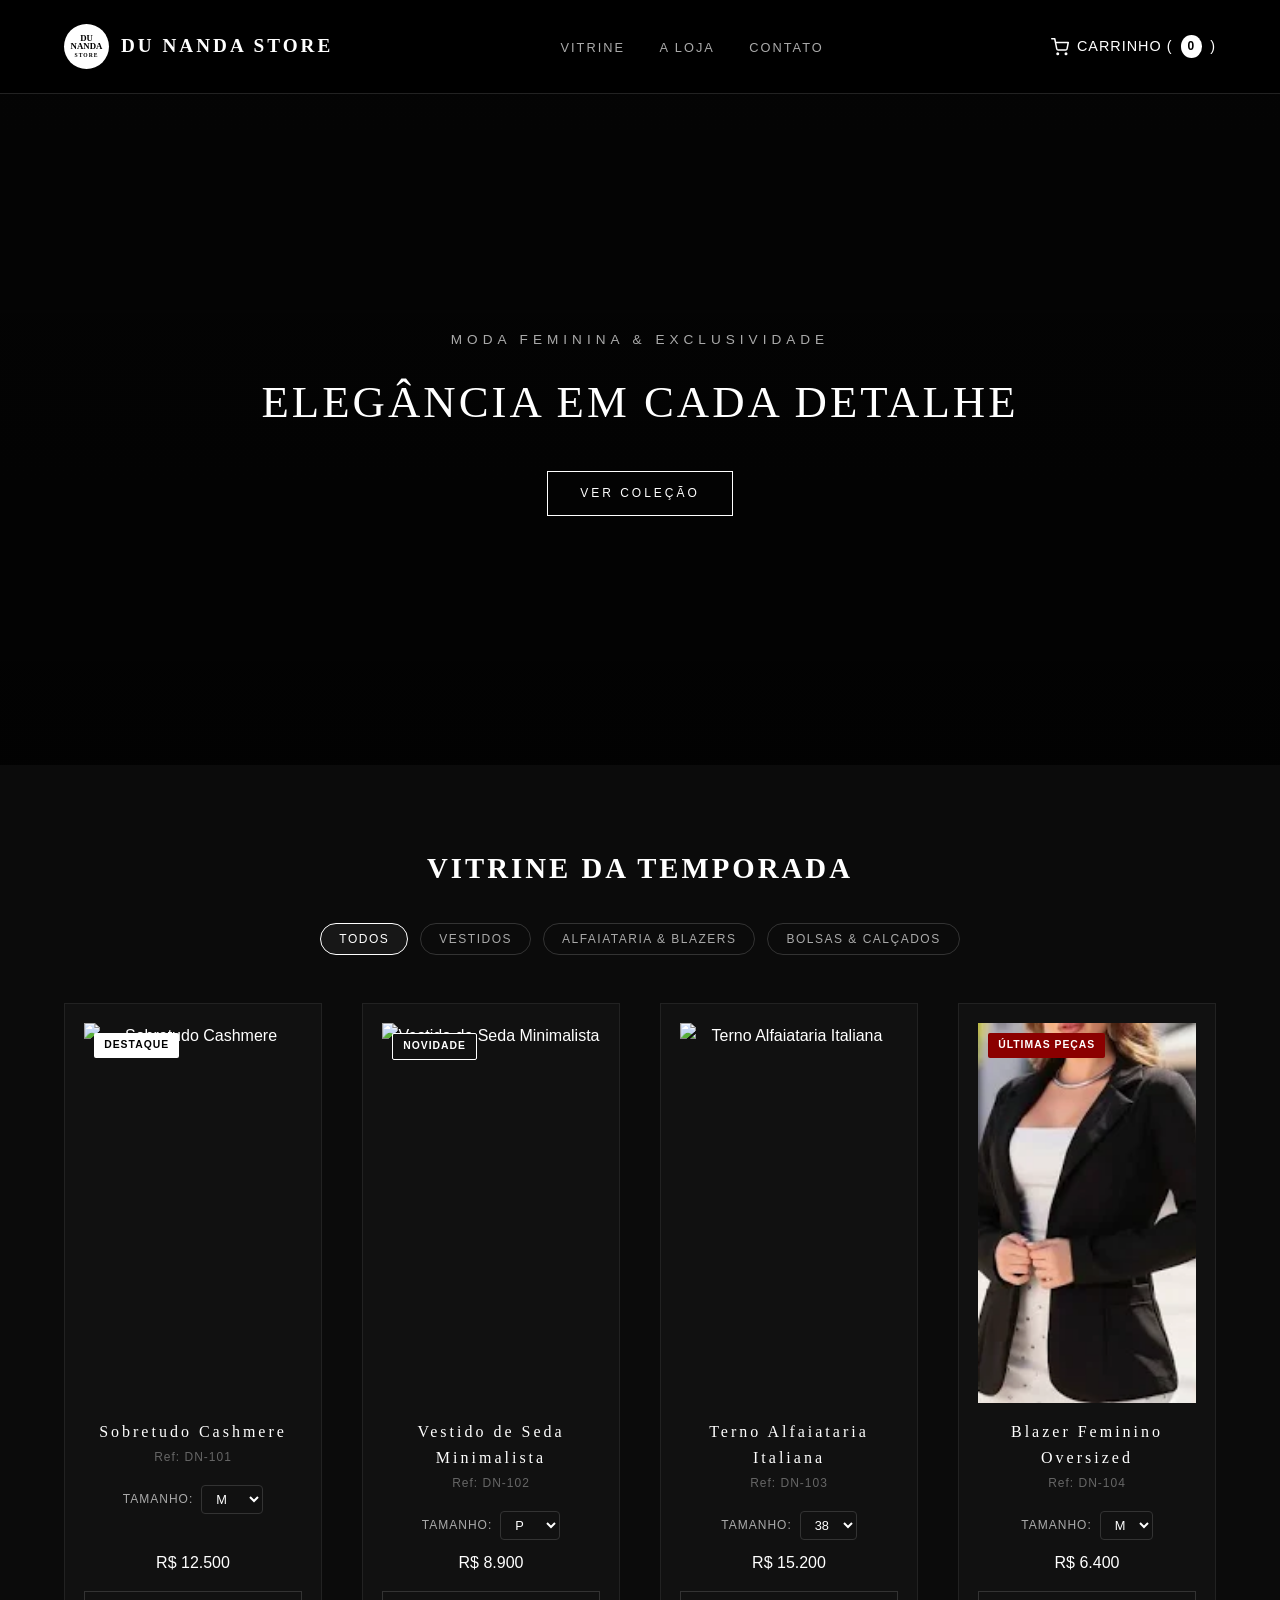
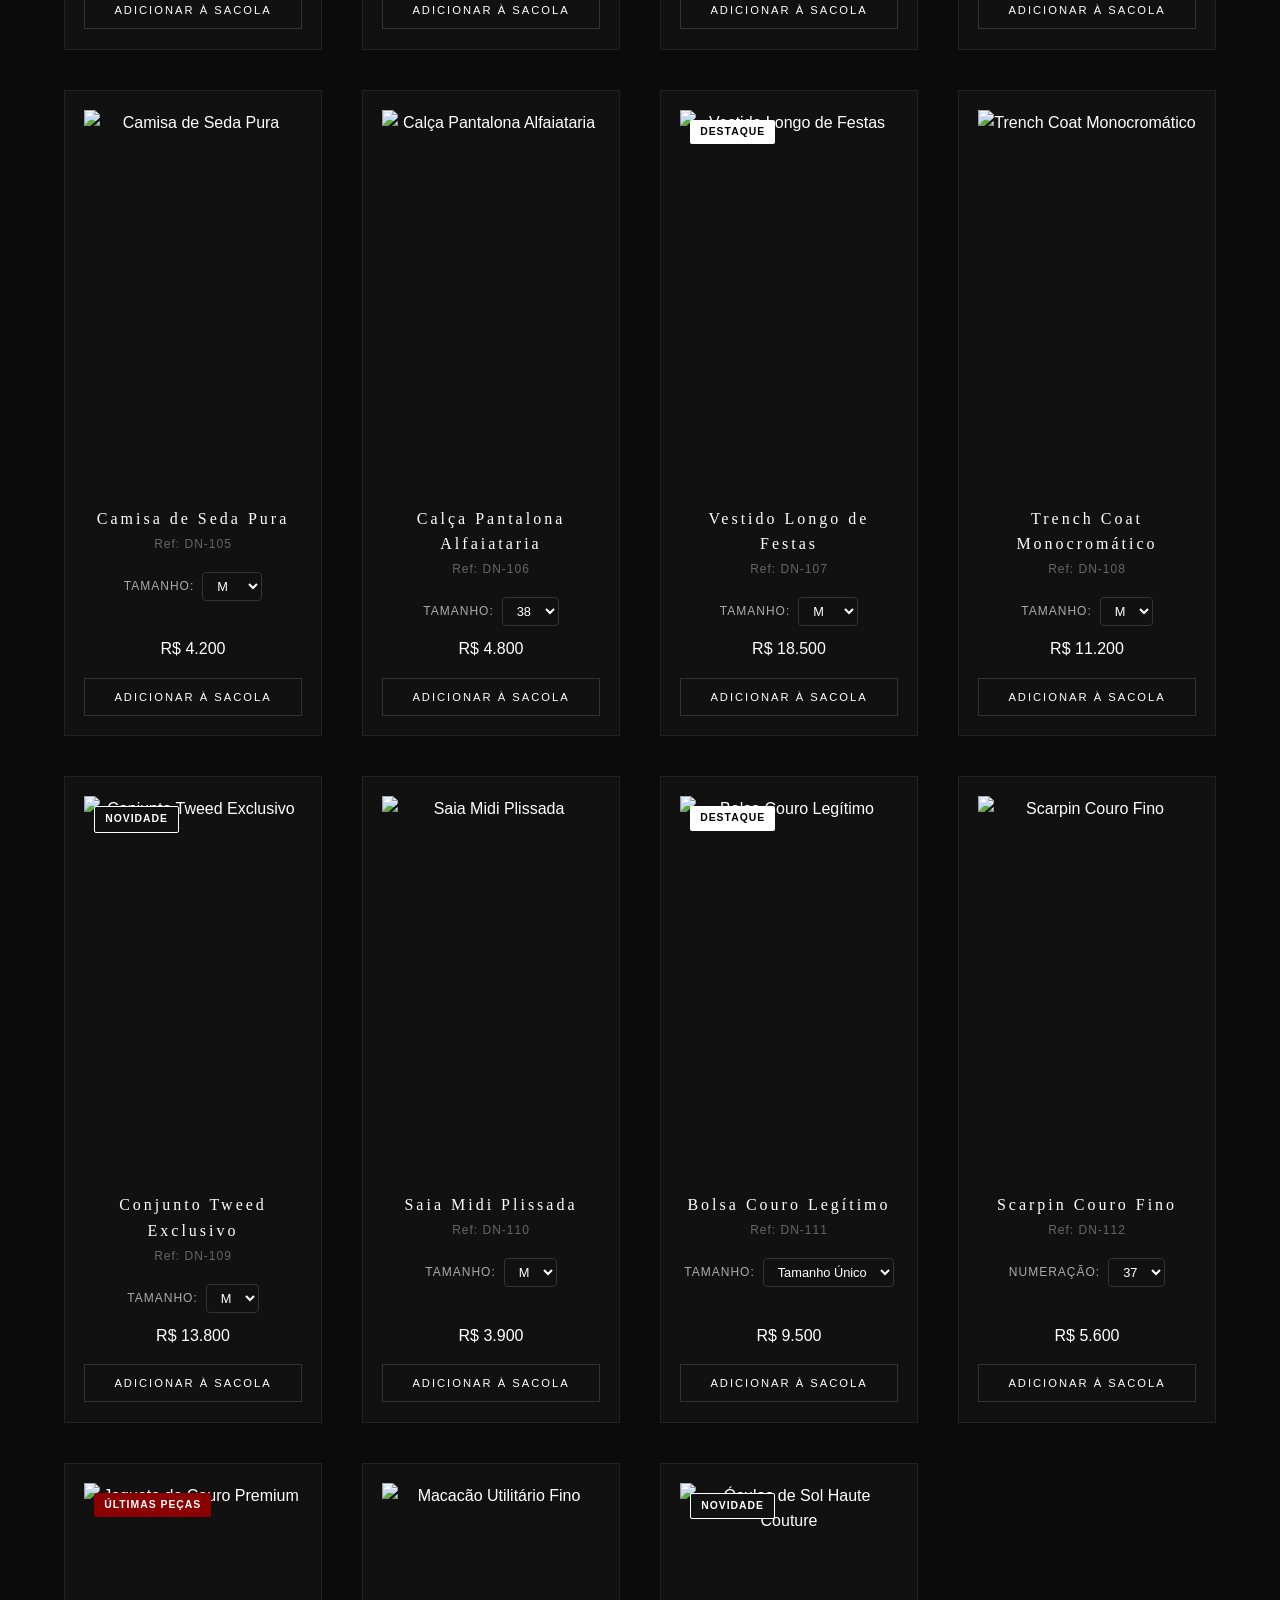
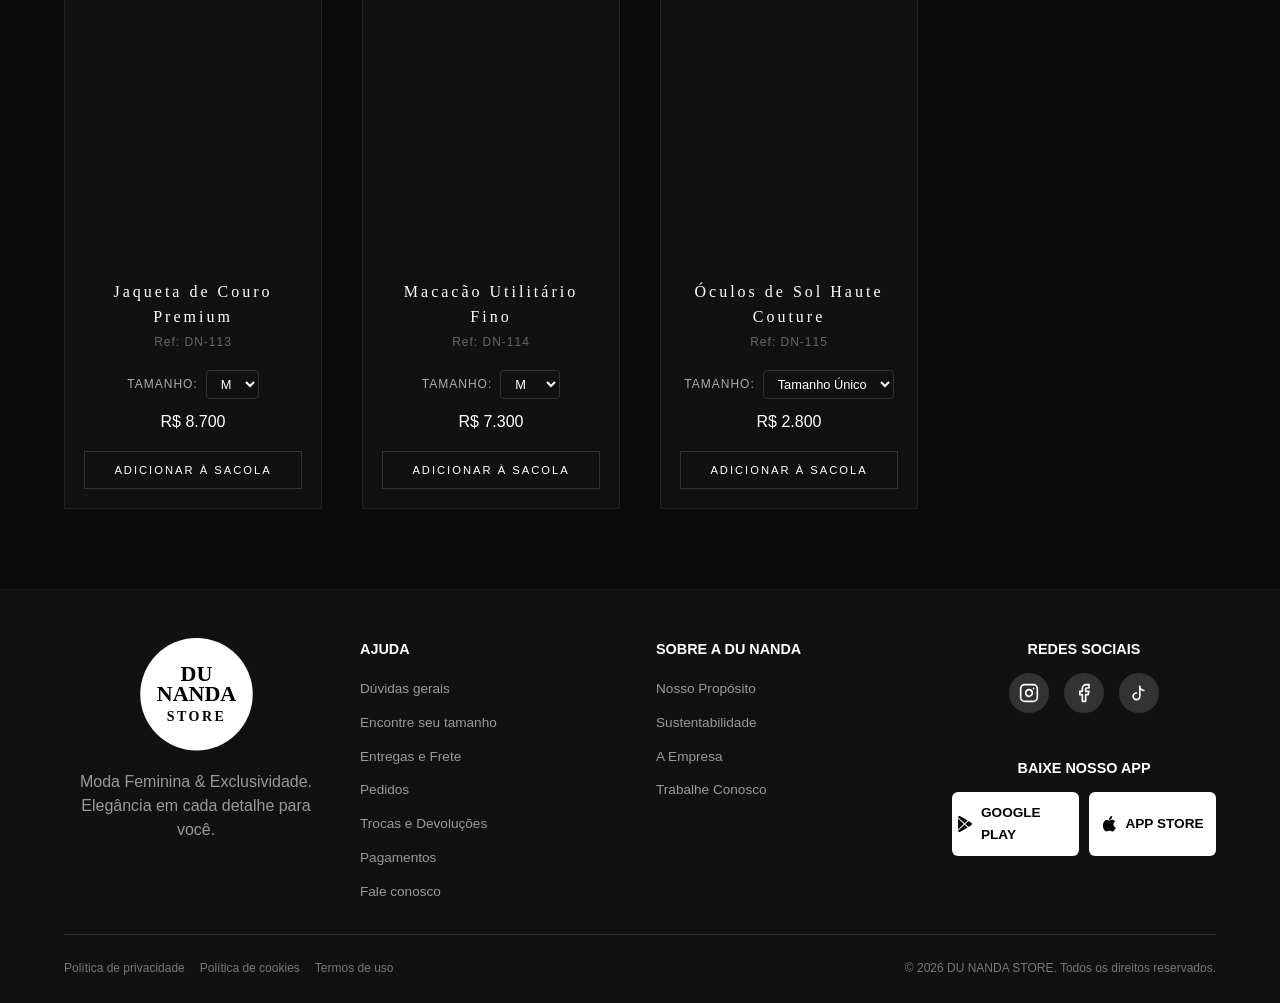
==== commit f760cc23: "ed" ====
--- a/index.html
+++ b/index.html
@@ -32,7 +32,13 @@
         </nav>
 
         <div class="cart-icon" id="cart-btn">
-            Sacola (<span id="cart-count">0</span>)
+            <svg width="18" height="18" viewBox="0 0 24 24" fill="none" stroke="currentColor" stroke-width="2"
+                stroke-linecap="round" stroke-linejoin="round">
+                <circle cx="9" cy="21" r="1"></circle>
+                <circle cx="20" cy="21" r="1"></circle>
+                <path d="M1 1h4l2.68 13.39a2 2 0 0 0 2 1.61h9.72a2 2 0 0 0 2-1.61L23 6H6"></path>
+            </svg>
+            Carrinho (<span id="cart-count">0</span>)
         </div>
     </header>
 
@@ -45,14 +51,27 @@
         </div>
     </section>
 
-    <!-- Catálogo de Produtos com Seleção de Tamanho -->
+    <!-- Catálogo de Produtos com Filtro, Badges e Seleção de Tamanho -->
     <section id="colecao" class="catalog">
         <h2>Vitrine da Temporada</h2>
+
+        <!-- Filtros por Categoria -->
+        <div class="category-filters">
+            <button class="filter-btn active" data-category="todos">Todos</button>
+            <button class="filter-btn" data-category="vestidos">Vestidos</button>
+            <button class="filter-btn" data-category="alfaiataria">Alfaiataria & Blazers</button>
+            <button class="filter-btn" data-category="acessorios">Bolsas & Calçados</button>
+        </div>
+
         <div class="product-grid">
 
-            <div class="product-card">
-                <img src="https://images.unsplash.com/photo-1539109136881-3be0616acf4b?q=80&w=800&auto=format&fit=crop"
-                    alt="Sobretudo Cashmere">
+            <!-- Card 1 -->
+            <div class="product-card" data-category="alfaiataria">
+                <div class="product-img-wrapper">
+                    <span class="badge badge-destaque">DESTAQUE</span>
+                    <img src="https://images.unsplash.com/photo-1539109136881-3be0616acf4b?q=80&w=800&auto=format&fit=crop"
+                        alt="Sobretudo Cashmere">
+                </div>
                 <h3>Sobretudo Cashmere</h3>
                 <p class="product-id">Ref: DN-101</p>
                 <div class="size-selector-container">
@@ -71,9 +90,13 @@
                     à Sacola</button>
             </div>
 
-            <div class="product-card">
-                <img src="https://images.unsplash.com/photo-1515886657613-9f3515b0c78f?q=80&w=800&auto=format&fit=crop"
-                    alt="Vestido de Seda Minimalista">
+            <!-- Card 2 -->
+            <div class="product-card" data-category="vestidos">
+                <div class="product-img-wrapper">
+                    <span class="badge badge-novidade">NOVIDADE</span>
+                    <img src="https://images.unsplash.com/photo-1515886657613-9f3515b0c78f?q=80&w=800&auto=format&fit=crop"
+                        alt="Vestido de Seda Minimalista">
+                </div>
                 <h3>Vestido de Seda Minimalista</h3>
                 <p class="product-id">Ref: DN-102</p>
                 <div class="size-selector-container">
@@ -91,9 +114,12 @@
                     à Sacola</button>
             </div>
 
-            <div class="product-card">
-                <img src="https://images.unsplash.com/photo-1591047139829-d91aecb6caea?q=80&w=800&auto=format&fit=crop"
-                    alt="Terno Alfaiataria Italiana">
+            <!-- Card 3 -->
+            <div class="product-card" data-category="alfaiataria">
+                <div class="product-img-wrapper">
+                    <img src="https://images.unsplash.com/photo-1591047139829-d91aecb6caea?q=80&w=800&auto=format&fit=crop"
+                        alt="Terno Alfaiataria Italiana">
+                </div>
                 <h3>Terno Alfaiataria Italiana</h3>
                 <p class="product-id">Ref: DN-103</p>
                 <div class="size-selector-container">
@@ -111,9 +137,13 @@
                     à Sacola</button>
             </div>
 
-            <div class="product-card">
-                <img src="[data-uri]"
-                    alt="Blazer Feminino Oversized">
+            <!-- Card 4 -->
+            <div class="product-card" data-category="alfaiataria">
+                <div class="product-img-wrapper">
+                    <span class="badge badge-ultimas">ÚLTIMAS PEÇAS</span>
+                    <img src="[data-uri]"
+                        alt="Blazer Feminino Oversized">
+                </div>
                 <h3>Blazer Feminino Oversized</h3>
                 <p class="product-id">Ref: DN-104</p>
                 <div class="size-selector-container">
@@ -130,9 +160,12 @@
                     à Sacola</button>
             </div>
 
-            <div class="product-card">
-                <img src="https://images.unsplash.com/photo-1602810318383-e386cc2a3ccf?q=80&w=800&auto=format&fit=crop"
-                    alt="Camisa de Seda Pura">
+            <!-- Card 5 -->
+            <div class="product-card" data-category="vestidos">
+                <div class="product-img-wrapper">
+                    <img src="https://images.unsplash.com/photo-1602810318383-e386cc2a3ccf?q=80&w=800&auto=format&fit=crop"
+                        alt="Camisa de Seda Pura">
+                </div>
                 <h3>Camisa de Seda Pura</h3>
                 <p class="product-id">Ref: DN-105</p>
                 <div class="size-selector-container">
@@ -150,9 +183,12 @@
                     à Sacola</button>
             </div>
 
-            <div class="product-card">
-                <img src="https://images.unsplash.com/photo-1509631179647-0177331693ae?q=80&w=800&auto=format&fit=crop"
-                    alt="Calça Pantalona Alfaiataria">
+            <!-- Card 6 -->
+            <div class="product-card" data-category="alfaiataria">
+                <div class="product-img-wrapper">
+                    <img src="https://images.unsplash.com/photo-1509631179647-0177331693ae?q=80&w=800&auto=format&fit=crop"
+                        alt="Calça Pantalona Alfaiataria">
+                </div>
                 <h3>Calça Pantalona Alfaiataria</h3>
                 <p class="product-id">Ref: DN-106</p>
                 <div class="size-selector-container">
@@ -170,9 +206,13 @@
                     à Sacola</button>
             </div>
 
-            <div class="product-card">
-                <img src="https://images.unsplash.com/photo-1566174053879-31528523f8ae?q=80&w=800&auto=format&fit=crop"
-                    alt="Vestido Longo de Festas">
+            <!-- Card 7 -->
+            <div class="product-card" data-category="vestidos">
+                <div class="product-img-wrapper">
+                    <span class="badge badge-destaque">DESTAQUE</span>
+                    <img src="https://images.unsplash.com/photo-1566174053879-31528523f8ae?q=80&w=800&auto=format&fit=crop"
+                        alt="Vestido Longo de Festas">
+                </div>
                 <h3>Vestido Longo de Festas</h3>
                 <p class="product-id">Ref: DN-107</p>
                 <div class="size-selector-container">
@@ -190,9 +230,12 @@
                     à Sacola</button>
             </div>
 
-            <div class="product-card">
-                <img src="https://images.unsplash.com/photo-1544441893-675973e31985?q=80&w=800&auto=format&fit=crop"
-                    alt="Trench Coat Monocromático">
+            <!-- Card 8 -->
+            <div class="product-card" data-category="alfaiataria">
+                <div class="product-img-wrapper">
+                    <img src="https://images.unsplash.com/photo-1544441893-675973e31985?q=80&w=800&auto=format&fit=crop"
+                        alt="Trench Coat Monocromático">
+                </div>
                 <h3>Trench Coat Monocromático</h3>
                 <p class="product-id">Ref: DN-108</p>
                 <div class="size-selector-container">
@@ -209,9 +252,13 @@
                     à Sacola</button>
             </div>
 
-            <div class="product-card">
-                <img src="https://images.unsplash.com/photo-1534528741775-53994a69daeb?q=80&w=800&auto=format&fit=crop"
-                    alt="Conjunto Tweed Exclusivo">
+            <!-- Card 9 -->
+            <div class="product-card" data-category="vestidos">
+                <div class="product-img-wrapper">
+                    <span class="badge badge-novidade">NOVIDADE</span>
+                    <img src="https://images.unsplash.com/photo-1534528741775-53994a69daeb?q=80&w=800&auto=format&fit=crop"
+                        alt="Conjunto Tweed Exclusivo">
+                </div>
                 <h3>Conjunto Tweed Exclusivo</h3>
                 <p class="product-id">Ref: DN-109</p>
                 <div class="size-selector-container">
@@ -228,9 +275,12 @@
                     à Sacola</button>
             </div>
 
-            <div class="product-card">
-                <img src="https://images.unsplash.com/photo-1583496661160-fb5886a0aaaa?q=80&w=800&auto=format&fit=crop"
-                    alt="Saia Midi Plissada">
+            <!-- Card 10 -->
+            <div class="product-card" data-category="vestidos">
+                <div class="product-img-wrapper">
+                    <img src="https://images.unsplash.com/photo-1583496661160-fb5886a0aaaa?q=80&w=800&auto=format&fit=crop"
+                        alt="Saia Midi Plissada">
+                </div>
                 <h3>Saia Midi Plissada</h3>
                 <p class="product-id">Ref: DN-110</p>
                 <div class="size-selector-container">
@@ -247,9 +297,13 @@
                     à Sacola</button>
             </div>
 
-            <div class="product-card">
-                <img src="https://images.unsplash.com/photo-1584917865442-de89df76afd3?q=80&w=800&auto=format&fit=crop"
-                    alt="Bolsa Couro Legítimo">
+            <!-- Card 11 -->
+            <div class="product-card" data-category="acessorios">
+                <div class="product-img-wrapper">
+                    <span class="badge badge-destaque">DESTAQUE</span>
+                    <img src="https://images.unsplash.com/photo-1584917865442-de89df76afd3?q=80&w=800&auto=format&fit=crop"
+                        alt="Bolsa Couro Legítimo">
+                </div>
                 <h3>Bolsa Couro Legítimo</h3>
                 <p class="product-id">Ref: DN-111</p>
                 <div class="size-selector-container">
@@ -264,9 +318,12 @@
                     à Sacola</button>
             </div>
 
-            <div class="product-card">
-                <img src="https://images.unsplash.com/photo-1543163521-1bf539c55dd2?q=80&w=800&auto=format&fit=crop"
-                    alt="Scarpin Couro Fino">
+            <!-- Card 12 -->
+            <div class="product-card" data-category="acessorios">
+                <div class="product-img-wrapper">
+                    <img src="https://images.unsplash.com/photo-1543163521-1bf539c55dd2?q=80&w=800&auto=format&fit=crop"
+                        alt="Scarpin Couro Fino">
+                </div>
                 <h3>Scarpin Couro Fino</h3>
                 <p class="product-id">Ref: DN-112</p>
                 <div class="size-selector-container">
@@ -287,9 +344,13 @@
                     à Sacola</button>
             </div>
 
-            <div class="product-card">
-                <img src="https://images.unsplash.com/photo-1551028719-00167b16eac5?q=80&w=800&auto=format&fit=crop"
-                    alt="Jaqueta de Couro Premium">
+            <!-- Card 13 -->
+            <div class="product-card" data-category="alfaiataria">
+                <div class="product-img-wrapper">
+                    <span class="badge badge-ultimas">ÚLTIMAS PEÇAS</span>
+                    <img src="https://images.unsplash.com/photo-1551028719-00167b16eac5?q=80&w=800&auto=format&fit=crop"
+                        alt="Jaqueta de Couro Premium">
+                </div>
                 <h3>Jaqueta de Couro Premium</h3>
                 <p class="product-id">Ref: DN-113</p>
                 <div class="size-selector-container">
@@ -306,9 +367,12 @@
                     à Sacola</button>
             </div>
 
-            <div class="product-card">
-                <img src="https://images.unsplash.com/photo-1515372039744-b8f02a3ae446?q=80&w=800&auto=format&fit=crop"
-                    alt="Macacão Utilitário Fino">
+            <!-- Card 14 -->
+            <div class="product-card" data-category="vestidos">
+                <div class="product-img-wrapper">
+                    <img src="https://images.unsplash.com/photo-1515372039744-b8f02a3ae446?q=80&w=800&auto=format&fit=crop"
+                        alt="Macacão Utilitário Fino">
+                </div>
                 <h3>Macacão Utilitário Fino</h3>
                 <p class="product-id">Ref: DN-114</p>
                 <div class="size-selector-container">
@@ -326,9 +390,13 @@
                     à Sacola</button>
             </div>
 
-            <div class="product-card">
-                <img src="https://images.unsplash.com/photo-1511499767150-a48a237f0083?q=80&w=800&auto=format&fit=crop"
-                    alt="Óculos de Sol Haute Couture">
+            <!-- Card 15 -->
+            <div class="product-card" data-category="acessorios">
+                <div class="product-img-wrapper">
+                    <span class="badge badge-novidade">NOVIDADE</span>
+                    <img src="https://images.unsplash.com/photo-1511499767150-a48a237f0083?q=80&w=800&auto=format&fit=crop"
+                        alt="Óculos de Sol Haute Couture">
+                </div>
                 <h3>Óculos de Sol Haute Couture</h3>
                 <p class="product-id">Ref: DN-115</p>
                 <div class="size-selector-container">
@@ -368,10 +436,10 @@
         </div>
     </div>
 
-    <!-- Rodapé Premium (Atualizado com Logo Maior e Ícones de Apps) -->
+    <!-- Rodapé Premium -->
     <footer id="contato" class="site-footer">
         <div class="footer-top">
-            <!-- Coluna 1: Logo da Loja (Área Vermelha) -->
+            <!-- Coluna 1: Logo da Loja -->
             <div class="footer-col main-links">
                 <a href="#" class="logo-container footer-logo">
                     <div class="logo-badge">
@@ -381,7 +449,7 @@
                 </a>
                 <p class="footer-desc">Moda Feminina & Exclusividade.<br>Elegância em cada detalhe para você.</p>
             </div>
-    
+
             <!-- Coluna 2: Ajuda -->
             <div class="footer-col">
                 <h4>Ajuda</h4>
@@ -393,7 +461,7 @@
                 <a href="#">Pagamentos</a>
                 <a href="#">Fale conosco</a>
             </div>
-    
+
             <!-- Coluna 3: Sobre a Loja -->
             <div class="footer-col">
                 <h4>Sobre a Du Nanda</h4>
@@ -402,13 +470,12 @@
                 <a href="#">A Empresa</a>
                 <a href="#">Trabalhe Conosco</a>
             </div>
-    
-            <!-- Coluna 4: Redes e Apps (Área Azul) -->
+
+            <!-- Coluna 4: Redes e Apps -->
             <div class="footer-col social-app">
                 <div class="social-section">
                     <h4>Redes Sociais</h4>
                     <div class="social-icons">
-                        <!-- Ícone Instagram -->
                         <a href="#" class="social-link" title="Instagram">
                             <svg width="20" height="20" viewBox="0 0 24 24" fill="none" stroke="currentColor"
                                 stroke-width="2" stroke-linecap="round" stroke-linejoin="round">
@@ -417,14 +484,12 @@
                                 <line x1="17.5" y1="6.5" x2="17.51" y2="6.5"></line>
                             </svg>
                         </a>
-                        <!-- Ícone Facebook -->
                         <a href="#" class="social-link" title="Facebook">
                             <svg width="20" height="20" viewBox="0 0 24 24" fill="none" stroke="currentColor"
                                 stroke-width="2" stroke-linecap="round" stroke-linejoin="round">
                                 <path d="M18 2h-3a5 5 0 0 0-5 5v3H7v4h3v8h4v-8h3l1-4h-4V7a1 1 0 0 1 1-1h3z"></path>
                             </svg>
                         </a>
-                        <!-- Ícone TikTok (Nota musical) -->
                         <a href="#" class="social-link" title="TikTok">
                             <svg width="20" height="20" viewBox="0 0 24 24" fill="none" stroke="currentColor"
                                 stroke-width="2" stroke-linecap="round" stroke-linejoin="round">
@@ -436,7 +501,6 @@
                 <div class="app-section">
                     <h4>Baixe nosso App</h4>
                     <div class="store-buttons">
-                        <!-- Botão Google Play com Ícone -->
                         <a href="#" class="store-btn">
                             <svg xmlns="http://www.w3.org/2000/svg" width="16" height="16" fill="currentColor"
                                 viewBox="0 0 16 16">
@@ -445,7 +509,6 @@
                             </svg>
                             Google Play
                         </a>
-                        <!-- Botão App Store com Ícone -->
                         <a href="#" class="store-btn">
                             <svg xmlns="http://www.w3.org/2000/svg" width="16" height="16" fill="currentColor"
                                 viewBox="0 0 16 16">
@@ -458,7 +521,7 @@
                 </div>
             </div>
         </div>
-    
+
         <div class="footer-bottom">
             <div class="legal-links">
                 <a href="#">Política de privacidade</a>
@@ -467,10 +530,11 @@
             </div>
             <div class="copyright-info">
                 <p>&copy; 2026 DU NANDA STORE. Todos os direitos reservados.</p>
-                <p>Fisia Comércio de Roupas Ltda - Rua Rodrigues Alves, 397 - Centro, Bariri - SP</p>
             </div>
         </div>
     </footer>
+
+    <!-- Arquivo JavaScript -->
     <script src="script.js"></script>
 </body>
 
--- a/style.css
+++ b/style.css
@@ -12,6 +12,7 @@
     background-color: #0b0b0b;
     color: #ffffff;
     line-height: 1.6;
+    overflow-x: hidden;
 }
 
 h1,
@@ -100,6 +101,11 @@
     gap: 8px;
     text-transform: uppercase;
     letter-spacing: 1px;
+}
+
+.cart-icon svg {
+    display: inline-block;
+    vertical-align: middle;
 }
 
 #cart-count {
@@ -157,7 +163,7 @@
 }
 
 /* =========================================
-   4. VITRINE DE PRODUTOS
+   4. VITRINE, FILTROS E CARDS DE PRODUTOS
 ========================================= */
 .catalog {
     padding: 5rem 5%;
@@ -166,8 +172,38 @@
 
 .catalog h2 {
     font-size: 1.8rem;
+    margin-bottom: 2rem;
+    text-transform: uppercase;
+}
+
+/* Filtros por Categoria */
+.category-filters {
+    display: flex;
+    justify-content: center;
+    flex-wrap: wrap;
+    gap: 12px;
     margin-bottom: 3rem;
-    text-transform: uppercase;
+}
+
+.filter-btn {
+    background: transparent;
+    border: 1px solid #333;
+    color: #aaa;
+    padding: 8px 18px;
+    font-size: 0.75rem;
+    text-transform: uppercase;
+    letter-spacing: 1.5px;
+    cursor: pointer;
+    border-radius: 20px;
+    transition: all 0.3s ease;
+    font-family: 'Montserrat', sans-serif;
+}
+
+.filter-btn:hover,
+.filter-btn.active {
+    border-color: #ffffff;
+    color: #ffffff;
+    background-color: rgba(255, 255, 255, 0.05);
 }
 
 .product-grid {
@@ -180,18 +216,63 @@
     background-color: #111111;
     border: 1px solid #222;
     padding: 1.2rem;
-    transition: border-color 0.3s ease;
+    transition: transform 0.3s ease, border-color 0.3s ease;
+    display: flex;
+    flex-direction: column;
 }
 
 .product-card:hover {
     border-color: #ffffff;
+    transform: translateY(-4px);
+}
+
+/* Container de Imagem e Badges */
+.product-img-wrapper {
+    position: relative;
+    width: 100%;
+    overflow: hidden;
+    margin-bottom: 1rem;
 }
 
 .product-card img {
     width: 100%;
     height: 380px;
     object-fit: cover;
-    margin-bottom: 1rem;
+    display: block;
+    transition: transform 0.5s ease;
+}
+
+.product-card:hover img {
+    transform: scale(1.03);
+}
+
+.badge {
+    position: absolute;
+    top: 10px;
+    left: 10px;
+    padding: 4px 10px;
+    font-size: 0.65rem;
+    font-weight: 700;
+    letter-spacing: 1px;
+    text-transform: uppercase;
+    border-radius: 2px;
+    z-index: 2;
+}
+
+.badge-destaque {
+    background-color: #ffffff;
+    color: #000000;
+}
+
+.badge-novidade {
+    background-color: #111111;
+    color: #ffffff;
+    border: 1px solid #ffffff;
+}
+
+.badge-ultimas {
+    background-color: #8b0000;
+    color: #ffffff;
 }
 
 .product-card h3 {
@@ -212,6 +293,7 @@
     font-size: 1rem;
     font-weight: 500;
     margin-bottom: 1rem;
+    margin-top: auto;
 }
 
 /* Seletor de Tamanhos nos Cards */
@@ -450,7 +532,7 @@
 }
 
 /* =========================================
-   6. RODAPÉ ESTILO MEGA FOOTER (CORRIGIDO)
+   6. RODAPÉ ESTILO MEGA FOOTER
 ========================================= */
 .site-footer {
     background-color: #111;
@@ -468,7 +550,6 @@
     padding-bottom: 2rem;
     margin-bottom: 1.5rem;
     align-items: start;
-    /* GARANTE QUE TODAS AS COLUNAS COMECEM NA MESMA LINHA NO TOPO */
 }
 
 .footer-col {
@@ -482,7 +563,6 @@
     font-size: 0.9rem;
     text-transform: uppercase;
     margin-top: 0;
-    /* REMOVE MARGENS INVISÍVEIS DO TOPO */
     margin-bottom: 5px;
 }
 
@@ -497,7 +577,6 @@
     color: #fff;
 }
 
-/* Coluna 1: Logo e Texto Alinhados */
 .footer-col.main-links {
     align-items: center;
     text-align: center;
@@ -510,15 +589,11 @@
     font-size: 0.85rem;
 }
 
-/* Logo alinhado ao topo */
 .footer-logo {
     transform: scale(2.5);
     transform-origin: top center;
-    /* ANCORA NO TOPO E NO MEIO */
     margin-top: 0;
-    /* ZERA QUALQUER MARGEM EXTRA NO TOPO */
     margin-bottom: 60px;
-    /* DÁ UM RESPIRO PARA O TEXTO ABAIXO */
     text-decoration: none;
     display: inline-block;
 }
@@ -530,7 +605,6 @@
     margin-top: 15px;
 }
 
-/* Coluna 4: Redes e Apps Centralizados */
 .footer-col.social-app {
     align-items: center;
 }
@@ -609,7 +683,6 @@
     background-color: #ddd;
 }
 
-/* Rodapé Base (Direitos autorais) */
 .footer-bottom {
     display: flex;
     justify-content: space-between;
@@ -640,11 +713,45 @@
 }
 
 /* =========================================
-   7. RESPONSIVIDADE (CELULARES E TABLETS)
+   7. MEDIA QUERIES (RESPONSIVIDADE COMPLETA)
 ========================================= */
+
+/* Computadores / Telas Grandes (> 1200px) */
+@media (min-width: 1200px) {
+    .product-grid {
+        grid-template-columns: repeat(4, 1fr);
+    }
+}
+
+/* Notebooks / Laptops (992px até 1199px) */
+@media (max-width: 1199px) and (min-width: 993px) {
+    .product-grid {
+        grid-template-columns: repeat(3, 1fr);
+    }
+}
+
+/* Tablets em modo Paisagem / iPads (769px até 992px) */
+@media (max-width: 992px) {
+    header {
+        padding: 1.2rem 4%;
+    }
+
+    .hero-content h1 {
+        font-size: 2.2rem;
+    }
+
+    .product-grid {
+        grid-template-columns: repeat(2, 1fr);
+        gap: 1.5rem;
+    }
+
+    .product-card img {
+        height: 320px;
+    }
+}
+
+/* Dispositivos Móveis e Tablets Retrato (Até 768px) */
 @media (max-width: 768px) {
-
-    /* Menu e Logo */
     header {
         flex-direction: column;
         gap: 15px;
@@ -667,7 +774,6 @@
         margin: 0;
     }
 
-    /* Banner Principal */
     .hero {
         height: auto;
         padding: 4rem 5%;
@@ -679,9 +785,17 @@
         margin: 1rem 0;
     }
 
-    /* Vitrine */
     .catalog {
         padding: 3rem 5%;
+    }
+
+    .category-filters {
+        gap: 8px;
+    }
+
+    .filter-btn {
+        padding: 6px 14px;
+        font-size: 0.7rem;
     }
 
     .product-grid {
@@ -694,20 +808,52 @@
         aspect-ratio: 3/4;
     }
 
-    /* Modal */
     .modal-content {
         max-width: 100%;
         padding: 1.5rem 1rem;
     }
 
-    /* Ajuste Rodapé */
+    .footer-top {
+        grid-template-columns: 1fr;
+        text-align: center;
+    }
+
+    .footer-col {
+        align-items: center;
+    }
+
     .footer-bottom {
         flex-direction: column;
         align-items: center;
         text-align: center;
     }
 
+    .legal-links {
+        justify-content: center;
+    }
+
     .copyright-info {
         text-align: center;
     }
+}
+
+/* Celulares Pequenos (Até 480px) */
+@media (max-width: 480px) {
+    .logo-text {
+        font-size: 1rem;
+    }
+
+    .subtitle {
+        letter-spacing: 2px;
+        font-size: 0.75rem;
+    }
+
+    .btn-primary {
+        padding: 10px 20px;
+        font-size: 0.7rem;
+    }
+
+    .store-buttons {
+        flex-direction: column;
+    }
 }
